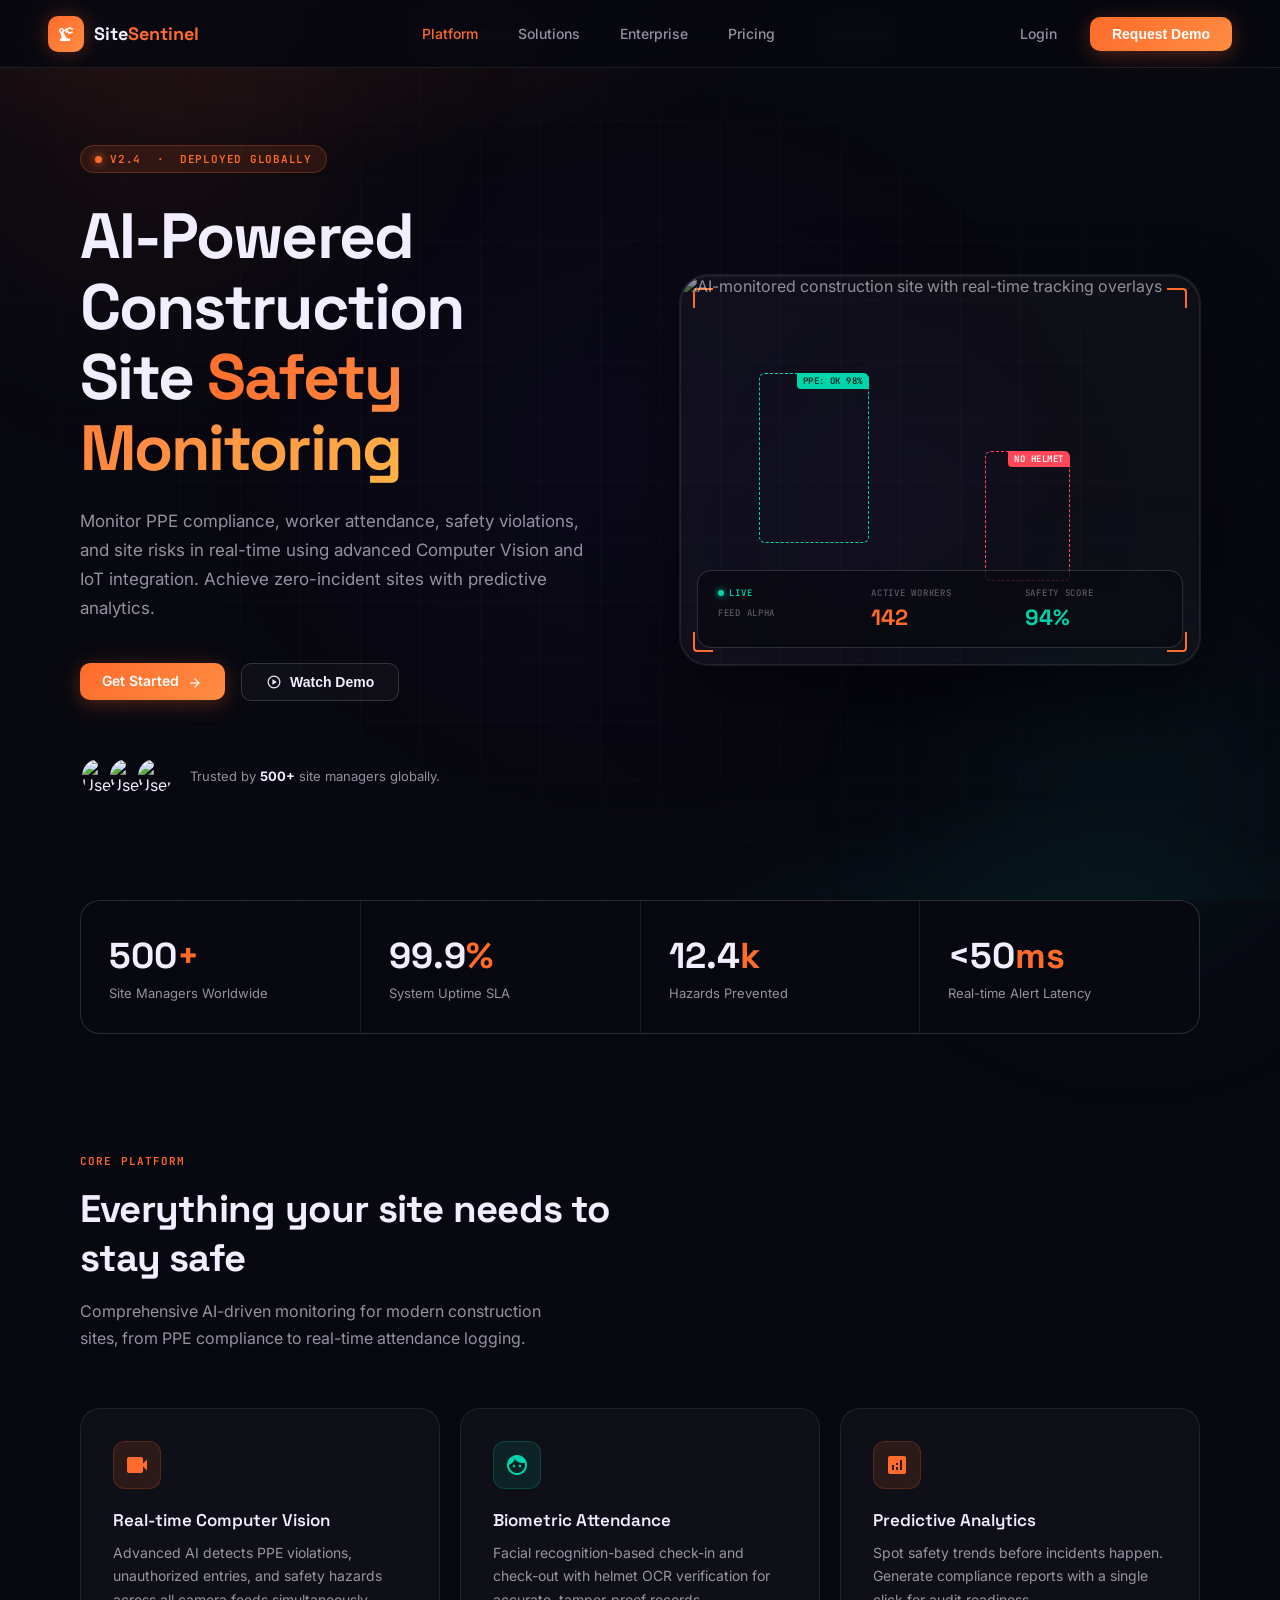
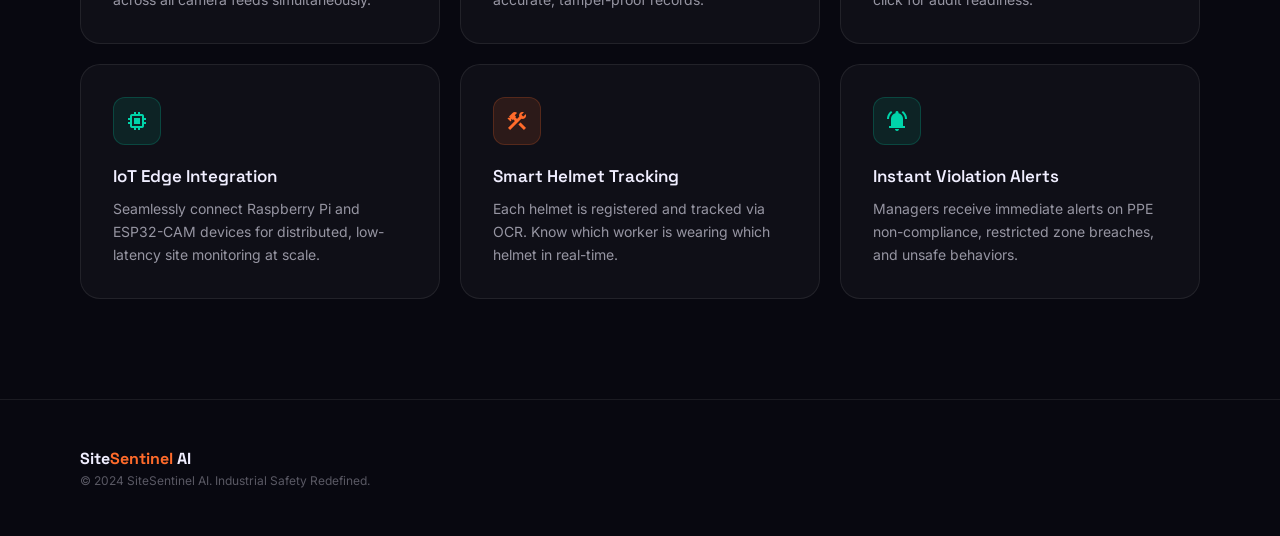
==== index.html @ 7e5cd2b7 "Fix Vercel 404 by adding root index.html and standard rewrites" ====
<!DOCTYPE html>
<html lang="en">
<head>
    <meta charset="UTF-8">
    <meta http-equiv="refresh" content="0; url=/frontend/pages/index.html">
    <title>SiteSentinel</title>
    <script>
        window.location.replace("/frontend/pages/index.html");
    </script>
</head>
<body>
    <p>Redirecting to <a href="/frontend/pages/index.html">SiteSentinel</a>...</p>
</body>
</html>
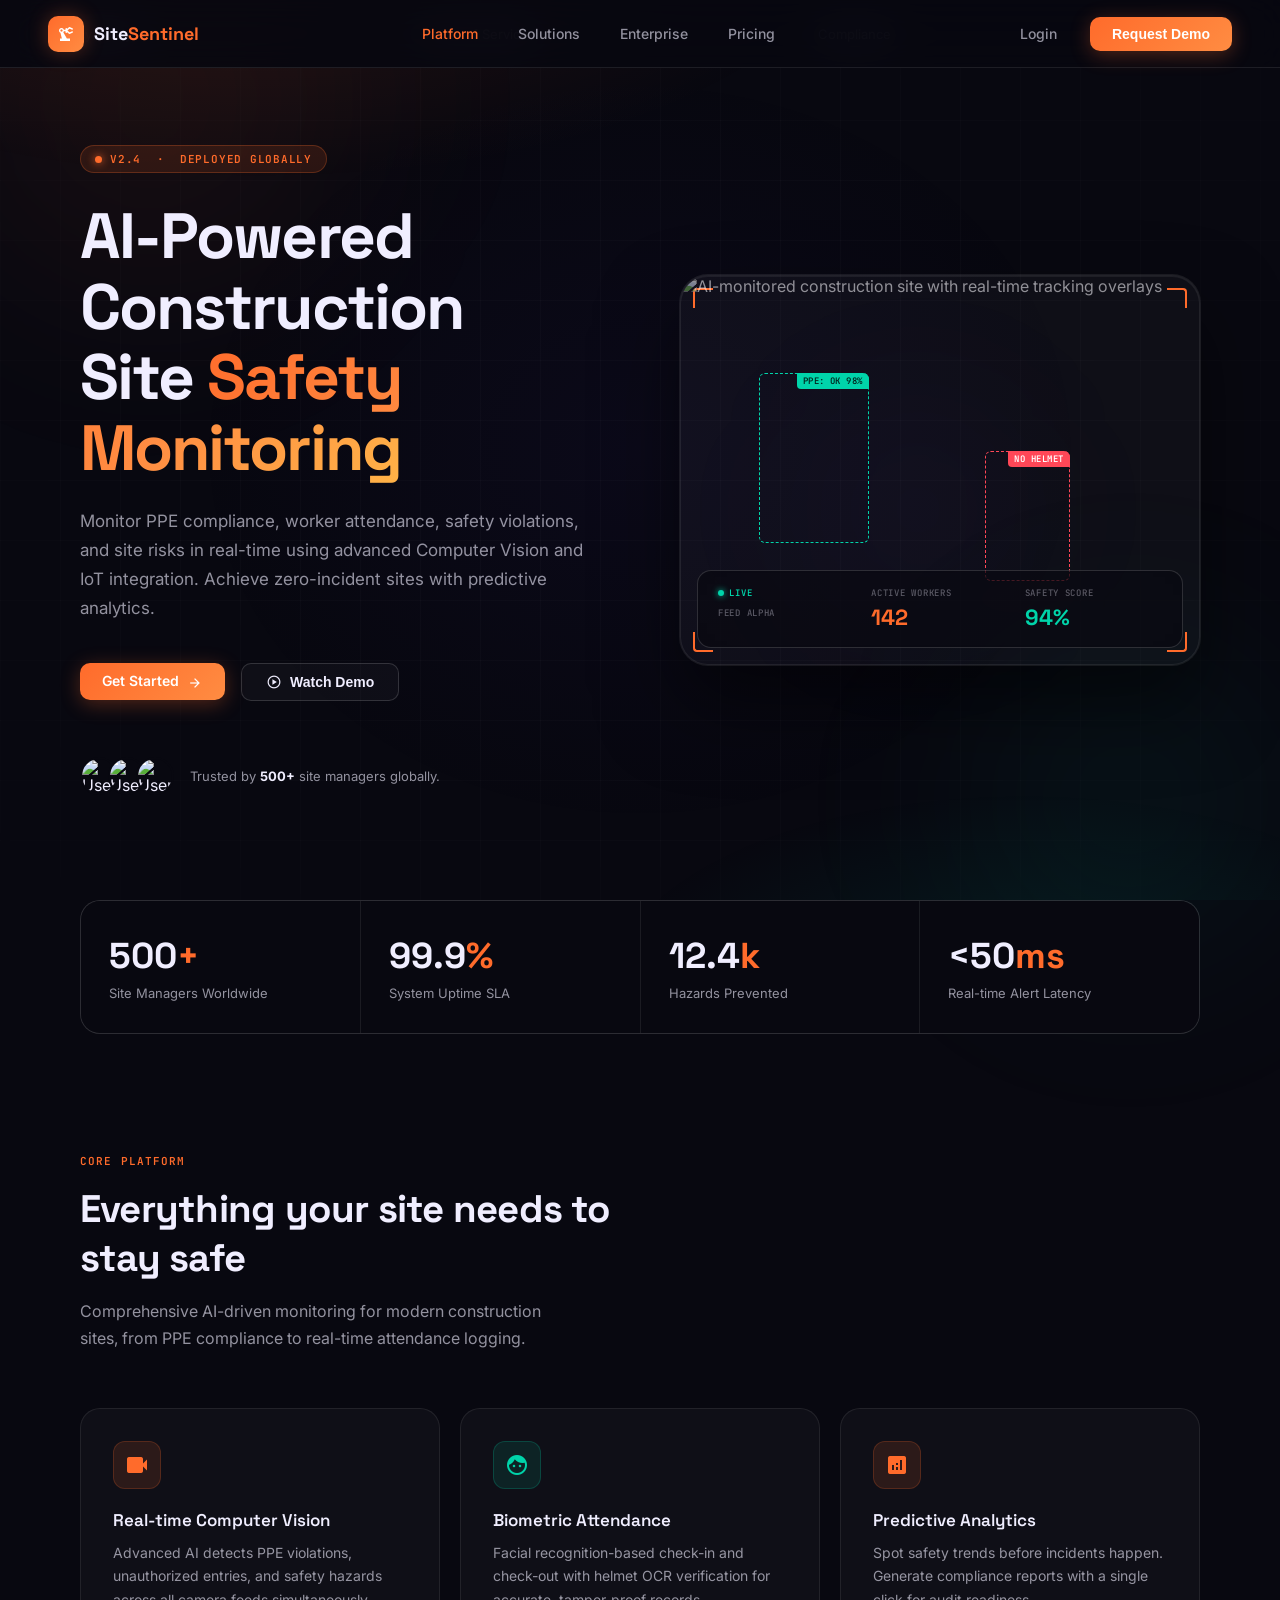
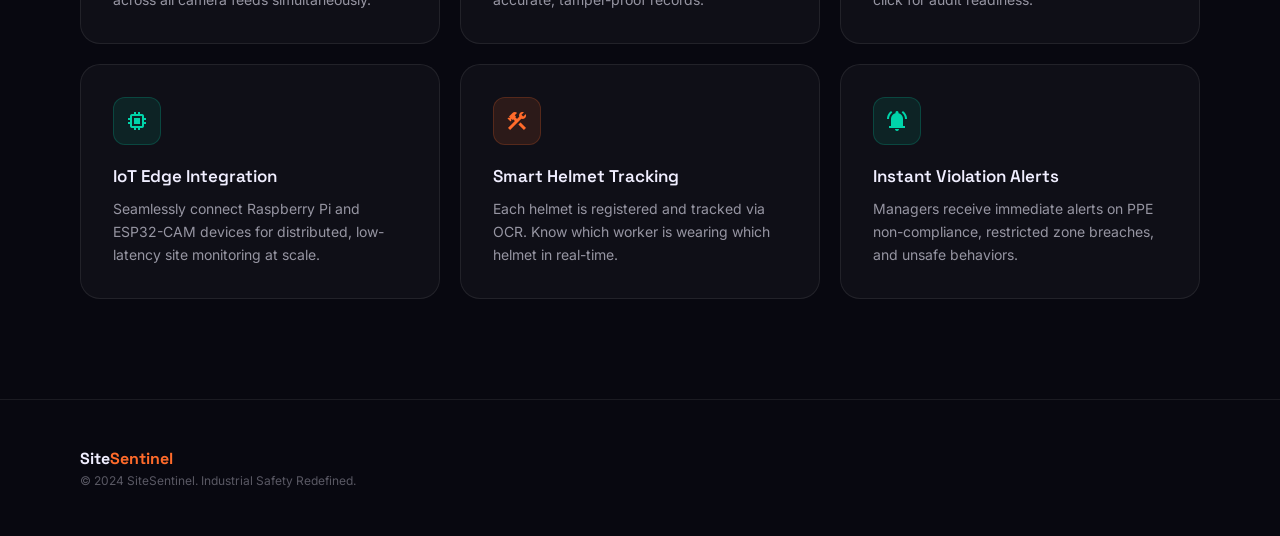
==== commit 021b69f2: "Standardize brand to SiteSentinel, align dashboard logo icon, and mask URL to root" ====
--- a/index.html
+++ b/index.html
@@ -1,14 +1,616 @@
 <!DOCTYPE html>
 <html lang="en">
 <head>
-    <meta charset="UTF-8">
-    <meta http-equiv="refresh" content="0; url=/frontend/pages/index.html">
-    <title>SiteSentinel</title>
-    <script>
-        window.location.replace("/frontend/pages/index.html");
-    </script>
+<meta charset="utf-8"/>
+<meta content="width=device-width, initial-scale=1.0" name="viewport"/>
+<title>SiteSentinel | AI-Powered Construction Site Safety Monitoring</title>
+<meta name="description" content="Monitor PPE compliance, worker attendance, and safety violations in real-time using advanced Computer Vision and IoT integration."/>
+<link href="https://fonts.googleapis.com" rel="preconnect"/>
+<link crossorigin="" href="https://fonts.gstatic.com" rel="preconnect"/>
+<link href="https://fonts.googleapis.com/css2?family=Space+Grotesk:wght@300;400;500;600;700&family=Inter:wght@300;400;500;600&family=JetBrains+Mono:wght@400;500&display=swap" rel="stylesheet"/>
+<link href="https://fonts.googleapis.com/css2?family=Material+Symbols+Outlined:wght,FILL@100..700,0..1&display=swap" rel="stylesheet"/>
+<style>
+  *, *::before, *::after { box-sizing: border-box; margin: 0; padding: 0; }
+
+  :root {
+    --bg: #080810;
+    --bg-2: #0d0d1a;
+    --surface: rgba(255,255,255,0.03);
+    --surface-hover: rgba(255,255,255,0.06);
+    --border: rgba(255,255,255,0.08);
+    --border-bright: rgba(255,255,255,0.15);
+    --primary: #ff6b2b;
+    --primary-glow: rgba(255,107,43,0.3);
+    --primary-dim: rgba(255,107,43,0.12);
+    --accent: #00d4aa;
+    --accent-glow: rgba(0,212,170,0.25);
+    --accent-dim: rgba(0,212,170,0.1);
+    --error: #ff4757;
+    --text: #f0eeff;
+    --text-2: rgba(240,238,255,0.6);
+    --text-3: rgba(240,238,255,0.35);
+    --radius: 12px;
+    --radius-lg: 20px;
+    --radius-xl: 28px;
+  }
+
+  html { scroll-behavior: smooth; }
+
+  body {
+    background: var(--bg);
+    color: var(--text);
+    font-family: 'Inter', sans-serif;
+    min-height: 100vh;
+    overflow-x: hidden;
+    -webkit-font-smoothing: antialiased;
+  }
+
+  /* ── Mesh background ── */
+  .mesh-bg {
+    position: fixed; inset: 0; z-index: 0; pointer-events: none;
+    background:
+      radial-gradient(ellipse 80% 50% at 20% -10%, rgba(255,107,43,0.12) 0%, transparent 60%),
+      radial-gradient(ellipse 60% 40% at 80% 110%, rgba(0,212,170,0.09) 0%, transparent 55%),
+      radial-gradient(ellipse 50% 60% at 50% 50%, rgba(80,50,200,0.05) 0%, transparent 70%);
+    animation: meshShift 12s ease-in-out infinite alternate;
+  }
+  @keyframes meshShift {
+    0%   { opacity: 1; transform: scale(1) rotate(0deg); }
+    100% { opacity: 0.85; transform: scale(1.04) rotate(1deg); }
+  }
+
+  /* ── Grid pattern ── */
+  .grid-pattern {
+    position: fixed; inset: 0; z-index: 0; pointer-events: none;
+    background-image:
+      linear-gradient(rgba(255,255,255,0.02) 1px, transparent 1px),
+      linear-gradient(90deg, rgba(255,255,255,0.02) 1px, transparent 1px);
+    background-size: 60px 60px;
+    mask-image: radial-gradient(ellipse 80% 80% at 50% 50%, black 40%, transparent 100%);
+  }
+
+  /* ── Floating orbs ── */
+  .orb {
+    position: fixed; border-radius: 50%; pointer-events: none; z-index: 0;
+    filter: blur(80px); animation: orbFloat 20s ease-in-out infinite alternate;
+  }
+  .orb-1 { width: 600px; height: 600px; top: -200px; left: -150px; background: radial-gradient(circle, rgba(255,107,43,0.08) 0%, transparent 70%); animation-duration: 18s; }
+  .orb-2 { width: 500px; height: 500px; bottom: -150px; right: -100px; background: radial-gradient(circle, rgba(0,212,170,0.07) 0%, transparent 70%); animation-duration: 24s; animation-delay: -5s; }
+  .orb-3 { width: 300px; height: 300px; top: 40%; left: 60%; background: radial-gradient(circle, rgba(130,80,255,0.06) 0%, transparent 70%); animation-duration: 15s; animation-delay: -10s; }
+  @keyframes orbFloat {
+    0%   { transform: translate(0, 0) scale(1); }
+    50%  { transform: translate(30px, -20px) scale(1.05); }
+    100% { transform: translate(-20px, 30px) scale(0.95); }
+  }
+
+  /* ── Navbar ── */
+  nav {
+    position: fixed; top: 0; left: 0; right: 0; z-index: 100;
+    padding: 0 48px;
+    height: 68px;
+    display: flex; align-items: center; justify-content: space-between;
+    background: rgba(8,8,16,0.7);
+    backdrop-filter: blur(20px);
+    -webkit-backdrop-filter: blur(20px);
+    border-bottom: 1px solid var(--border);
+    transition: background 0.3s;
+  }
+  .nav-logo {
+    display: flex; align-items: center; gap: 10px;
+    text-decoration: none;
+  }
+  .nav-logo-icon {
+    width: 36px; height: 36px; border-radius: 10px;
+    background: linear-gradient(135deg, var(--primary), #ff8c42);
+    display: flex; align-items: center; justify-content: center;
+    box-shadow: 0 0 20px var(--primary-glow);
+  }
+  .nav-logo-icon .material-symbols-outlined { font-size: 20px; color: white; font-variation-settings: 'FILL' 1; }
+  .nav-logo-text { font-family: 'Space Grotesk', sans-serif; font-weight: 700; font-size: 18px; color: var(--text); }
+  .nav-logo-text span { color: var(--primary); }
+  .nav-links { display: flex; align-items: center; gap: 8px; }
+  .nav-link {
+    padding: 7px 16px; border-radius: 8px; text-decoration: none;
+    font-size: 14px; font-weight: 500; color: var(--text-2);
+    transition: all 0.2s;
+  }
+  .nav-link:hover { color: var(--text); background: var(--surface-hover); }
+  .nav-link.active { color: var(--primary); }
+  .nav-actions { display: flex; align-items: center; gap: 12px; }
+  .btn-ghost {
+    padding: 8px 20px; border-radius: 8px; text-decoration: none;
+    font-size: 14px; font-weight: 500; color: var(--text-2);
+    transition: all 0.2s; border: 1px solid transparent;
+  }
+  .btn-ghost:hover { color: var(--text); border-color: var(--border-bright); }
+  .btn-primary {
+    padding: 9px 22px; border-radius: 10px; text-decoration: none;
+    font-size: 14px; font-weight: 600; color: white;
+    background: linear-gradient(135deg, var(--primary), #ff8c42);
+    box-shadow: 0 4px 20px var(--primary-glow);
+    transition: all 0.25s; border: none; cursor: pointer;
+    position: relative; overflow: hidden;
+  }
+  .btn-primary::before {
+    content: ''; position: absolute; inset: 0;
+    background: linear-gradient(135deg, rgba(255,255,255,0.15), transparent);
+    opacity: 0; transition: opacity 0.25s;
+  }
+  .btn-primary:hover { transform: translateY(-1px); box-shadow: 0 8px 30px var(--primary-glow); }
+  .btn-primary:hover::before { opacity: 1; }
+
+  /* ── Main ── */
+  main { position: relative; z-index: 10; }
+
+  /* ── Hero ── */
+  .hero {
+    min-height: 100vh;
+    display: grid; grid-template-columns: 1fr 1fr;
+    align-items: center; gap: 80px;
+    padding: 120px 80px 80px;
+    max-width: 1400px; margin: 0 auto;
+  }
+  .hero-badge {
+    display: inline-flex; align-items: center; gap: 8px;
+    padding: 6px 14px; border-radius: 100px;
+    background: var(--primary-dim); border: 1px solid rgba(255,107,43,0.25);
+    margin-bottom: 28px;
+  }
+  .badge-dot {
+    width: 7px; height: 7px; border-radius: 50%;
+    background: var(--primary);
+    box-shadow: 0 0 8px var(--primary);
+    animation: pulseDot 2s ease-in-out infinite;
+  }
+  @keyframes pulseDot {
+    0%, 100% { opacity: 1; box-shadow: 0 0 8px var(--primary); }
+    50% { opacity: 0.7; box-shadow: 0 0 16px var(--primary); }
+  }
+  .badge-text { font-size: 11px; font-weight: 600; color: var(--primary); letter-spacing: 0.07em; text-transform: uppercase; font-family: 'JetBrains Mono', monospace; }
+
+  .hero-title {
+    font-family: 'Space Grotesk', sans-serif;
+    font-size: clamp(40px, 5vw, 64px);
+    font-weight: 700; line-height: 1.1;
+    letter-spacing: -0.03em;
+    color: var(--text); margin-bottom: 24px;
+  }
+  .hero-title .highlight {
+    background: linear-gradient(135deg, var(--primary), #ff8c42, #ffb347);
+    -webkit-background-clip: text; -webkit-text-fill-color: transparent;
+    background-clip: text;
+    position: relative;
+  }
+  .hero-desc {
+    font-size: 17px; line-height: 1.7;
+    color: var(--text-2); max-width: 540px; margin-bottom: 40px;
+  }
+  .hero-ctas { display: flex; align-items: center; gap: 16px; flex-wrap: wrap; margin-bottom: 56px; }
+  .btn-secondary {
+    padding: 10px 24px; border-radius: 10px; text-decoration: none;
+    font-size: 14px; font-weight: 600; color: var(--text);
+    background: var(--surface); border: 1px solid var(--border-bright);
+    transition: all 0.25s; cursor: pointer;
+    display: inline-flex; align-items: center; gap: 8px;
+  }
+  .btn-secondary:hover { background: var(--surface-hover); border-color: rgba(255,255,255,0.25); transform: translateY(-1px); }
+
+  .hero-social-proof { display: flex; align-items: center; gap: 16px; }
+  .hero-avatars { display: flex; }
+  .hero-avatars img {
+    width: 38px; height: 38px; border-radius: 50%;
+    border: 2px solid var(--bg); margin-left: -10px;
+    object-fit: cover;
+  }
+  .hero-avatars img:first-child { margin-left: 0; }
+  .hero-proof-text { font-size: 13px; color: var(--text-2); }
+  .hero-proof-text strong { color: var(--text); }
+
+  /* ── Hero Visual ── */
+  .hero-visual {
+    position: relative;
+  }
+  .hero-card-wrap {
+    position: relative;
+    border-radius: var(--radius-xl);
+    overflow: hidden;
+    border: 1px solid var(--border);
+    background: var(--surface);
+    box-shadow: 0 0 0 1px var(--border), 0 40px 80px rgba(0,0,0,0.5), inset 0 1px 0 rgba(255,255,255,0.06);
+  }
+  .hero-img {
+    width: 100%; aspect-ratio: 4/3; object-fit: cover;
+    display: block; opacity: 0.55;
+    filter: saturate(0.7) contrast(1.1);
+    transition: all 0.7s;
+  }
+  .hero-card-wrap:hover .hero-img { opacity: 0.65; transform: scale(1.02); }
+
+  /* bounding boxes */
+  .bb {
+    position: absolute; border-radius: 6px;
+    border: 1.5px dashed; animation: bbPulse 3s ease-in-out infinite;
+  }
+  .bb-ok { top: 25%; left: 15%; width: 110px; height: 170px; border-color: var(--accent); }
+  .bb-err { top: 45%; right: 25%; width: 85px; height: 130px; border-color: var(--error); }
+  .bb-label {
+    position: absolute; top: -1px; right: -1px;
+    font-size: 9px; font-family: 'JetBrains Mono', monospace; font-weight: 600;
+    padding: 2px 6px; border-radius: 0 6px 0 4px;
+    letter-spacing: 0.05em; text-transform: uppercase; white-space: nowrap;
+  }
+  .bb-ok .bb-label { background: var(--accent); color: #002a22; }
+  .bb-err .bb-label { background: var(--error); color: white; }
+  @keyframes bbPulse {
+    0%, 100% { opacity: 0.85; }
+    50%       { opacity: 1; }
+  }
+
+  /* stats overlay */
+  .hero-stats-overlay {
+    position: absolute; bottom: 16px; left: 16px; right: 16px;
+    background: rgba(8,8,16,0.75);
+    backdrop-filter: blur(20px); -webkit-backdrop-filter: blur(20px);
+    border: 1px solid var(--border-bright);
+    border-radius: 14px; padding: 16px 20px;
+    display: grid; grid-template-columns: repeat(3, 1fr);
+    gap: 16px;
+  }
+  .stat-item { display: block; }
+  .stat-label { font-size: 9px; font-family: 'JetBrains Mono', monospace; font-weight: 500; color: var(--text-3); text-transform: uppercase; letter-spacing: 0.08em; margin-bottom: 4px; }
+  .stat-value { font-family: 'Space Grotesk', sans-serif; font-size: 22px; font-weight: 700; }
+  .stat-value.orange { color: var(--primary); }
+  .stat-value.green { color: var(--accent); }
+  .stat-value.red { color: var(--error); }
+  .live-dot { display: flex; align-items: center; gap: 5px; margin-bottom: 8px; }
+  .live-dot span.dot { width: 6px; height: 6px; border-radius: 50%; background: var(--accent); box-shadow: 0 0 6px var(--accent); animation: pulseDot 1.8s ease-in-out infinite; }
+  .live-dot span.txt { font-size: 9px; font-family: 'JetBrains Mono', monospace; color: var(--accent); font-weight: 600; letter-spacing: 0.1em; text-transform: uppercase; }
+
+  /* corner accents */
+  .corner-accent {
+    position: absolute; width: 20px; height: 20px;
+  }
+  .ca-tl { top: 12px; left: 12px; border-top: 2px solid var(--primary); border-left: 2px solid var(--primary); border-radius: 4px 0 0 0; }
+  .ca-tr { top: 12px; right: 12px; border-top: 2px solid var(--primary); border-right: 2px solid var(--primary); border-radius: 0 4px 0 0; }
+  .ca-bl { bottom: 12px; left: 12px; border-bottom: 2px solid var(--primary); border-left: 2px solid var(--primary); border-radius: 0 0 0 4px; }
+  .ca-br { bottom: 12px; right: 12px; border-bottom: 2px solid var(--primary); border-right: 2px solid var(--primary); border-radius: 0 0 4px 0; }
+
+  /* ── Stats bar ── */
+  .stats-bar {
+    position: relative; z-index: 10;
+    max-width: 1400px; margin: 0 auto;
+    padding: 0 80px 80px;
+  }
+  .stats-bar-inner {
+    display: grid; grid-template-columns: repeat(4, 1fr);
+    gap: 1px;
+    background: var(--border);
+    border: 1px solid var(--border);
+    border-radius: var(--radius-lg);
+    overflow: hidden;
+  }
+  .stat-block {
+    background: var(--bg);
+    padding: 32px 28px;
+    position: relative; overflow: hidden;
+    transition: background 0.2s;
+  }
+  .stat-block:hover { background: var(--surface-hover); }
+  .stat-block::before {
+    content: ''; position: absolute; top: 0; left: 0; right: 0; height: 2px;
+    background: linear-gradient(90deg, transparent, var(--primary), transparent);
+    opacity: 0; transition: opacity 0.3s;
+  }
+  .stat-block:hover::before { opacity: 1; }
+  .stat-block-num {
+    font-family: 'Space Grotesk', sans-serif;
+    font-size: 36px; font-weight: 700; color: var(--text);
+    margin-bottom: 6px;
+  }
+  .stat-block-num span { color: var(--primary); }
+  .stat-block-label { font-size: 13px; color: var(--text-2); font-weight: 400; }
+
+  /* ── Features ── */
+  .features-section {
+    position: relative; z-index: 10;
+    max-width: 1400px; margin: 0 auto;
+    padding: 40px 80px 100px;
+  }
+  .section-eyebrow {
+    font-size: 11px; font-family: 'JetBrains Mono', monospace; font-weight: 600;
+    color: var(--primary); letter-spacing: 0.1em; text-transform: uppercase;
+    margin-bottom: 16px;
+  }
+  .section-title {
+    font-family: 'Space Grotesk', sans-serif;
+    font-size: clamp(28px, 3vw, 40px); font-weight: 700;
+    letter-spacing: -0.02em; color: var(--text);
+    margin-bottom: 16px; max-width: 560px;
+  }
+  .section-desc { font-size: 16px; color: var(--text-2); max-width: 500px; margin-bottom: 56px; line-height: 1.7; }
+
+  .features-grid {
+    display: grid; grid-template-columns: repeat(3, 1fr);
+    gap: 20px;
+  }
+  .feature-card {
+    background: var(--surface);
+    border: 1px solid var(--border);
+    border-radius: var(--radius-lg);
+    padding: 32px;
+    transition: all 0.3s;
+    position: relative; overflow: hidden;
+  }
+  .feature-card::after {
+    content: ''; position: absolute; inset: 0; border-radius: inherit;
+    background: radial-gradient(circle at 30% 30%, rgba(255,107,43,0.07) 0%, transparent 60%);
+    opacity: 0; transition: opacity 0.3s;
+  }
+  .feature-card:hover { border-color: var(--border-bright); transform: translateY(-3px); box-shadow: 0 20px 40px rgba(0,0,0,0.3); }
+  .feature-card:hover::after { opacity: 1; }
+  .feature-icon {
+    width: 48px; height: 48px; border-radius: 12px;
+    background: var(--primary-dim); border: 1px solid rgba(255,107,43,0.2);
+    display: flex; align-items: center; justify-content: center; margin-bottom: 20px;
+  }
+  .feature-icon .material-symbols-outlined { font-size: 24px; color: var(--primary); font-variation-settings: 'FILL' 1; }
+  .feature-icon.teal { background: var(--accent-dim); border-color: rgba(0,212,170,0.2); }
+  .feature-icon.teal .material-symbols-outlined { color: var(--accent); }
+  .feature-title { font-family: 'Space Grotesk', sans-serif; font-size: 17px; font-weight: 600; color: var(--text); margin-bottom: 10px; }
+  .feature-desc { font-size: 14px; color: var(--text-2); line-height: 1.65; }
+
+  /* ── Footer ── */
+  footer {
+    position: relative; z-index: 10;
+    border-top: 1px solid var(--border);
+    padding: 48px 80px;
+    max-width: 1400px; margin: 0 auto;
+    display: flex; justify-content: space-between; align-items: center;
+    flex-wrap: wrap; gap: 24px;
+  }
+  .footer-logo { font-family: 'Space Grotesk', sans-serif; font-size: 16px; font-weight: 700; color: var(--text); }
+  .footer-logo span { color: var(--primary); }
+  .footer-copy { font-size: 12px; color: var(--text-3); margin-top: 4px; }
+  .footer-links { display: flex; gap: 28px; flex-wrap: wrap; }
+  .footer-link { font-size: 13px; color: var(--text-2); text-decoration: none; transition: color 0.2s; }
+  .footer-link:hover { color: var(--primary); }
+
+  /* ── Animations ── */
+  .fade-up { opacity: 0; transform: translateY(24px); animation: fadeUp 0.7s ease forwards; }
+  .fade-up:nth-child(1) { animation-delay: 0.1s; }
+  .fade-up:nth-child(2) { animation-delay: 0.2s; }
+  .fade-up:nth-child(3) { animation-delay: 0.3s; }
+  @keyframes fadeUp {
+    to { opacity: 1; transform: translateY(0); }
+  }
+  .slide-in { opacity: 0; transform: translateX(30px); animation: slideIn 0.8s ease 0.3s forwards; }
+  @keyframes slideIn {
+    to { opacity: 1; transform: translateX(0); }
+  }
+
+  /* ── Scrollbar ── */
+  ::-webkit-scrollbar { width: 5px; }
+  ::-webkit-scrollbar-track { background: var(--bg); }
+  ::-webkit-scrollbar-thumb { background: rgba(255,255,255,0.1); border-radius: 3px; }
+  ::-webkit-scrollbar-thumb:hover { background: rgba(255,255,255,0.2); }
+
+  /* ── Responsive ── */
+  @media (max-width: 1024px) {
+    .hero { grid-template-columns: 1fr; gap: 60px; padding: 100px 32px 60px; }
+    .hero-title { font-size: 42px; }
+    .stats-bar { padding: 0 32px 60px; }
+    .stats-bar-inner { grid-template-columns: repeat(2, 1fr); }
+    .features-section { padding: 40px 32px 80px; }
+    .features-grid { grid-template-columns: repeat(2, 1fr); }
+    nav { padding: 0 24px; }
+    .nav-links { display: none; }
+    footer { padding: 40px 32px; }
+  }
+  @media (max-width: 640px) {
+    .features-grid { grid-template-columns: 1fr; }
+    .stats-bar-inner { grid-template-columns: repeat(2, 1fr); }
+    .hero-ctas { flex-direction: column; align-items: flex-start; }
+    .btn-primary, .btn-secondary { width: 100%; justify-content: center; }
+  }
+</style>
 </head>
 <body>
-    <p>Redirecting to <a href="/frontend/pages/index.html">SiteSentinel</a>...</p>
+
+<!-- Background layers -->
+<div class="mesh-bg"></div>
+<div class="grid-pattern"></div>
+<div class="orb orb-1"></div>
+<div class="orb orb-2"></div>
+<div class="orb orb-3"></div>
+
+<!-- Navbar -->
+<nav>
+  <a class="nav-logo" href="#">
+    <div class="nav-logo-icon">
+      <span class="material-symbols-outlined">precision_manufacturing</span>
+    </div>
+    <span class="nav-logo-text">Site<span>Sentinel</span></span>
+  </a>
+  <div class="nav-links">
+    <a class="nav-link active" href="#">Platform</a>
+    <a class="nav-link" href="#">Solutions</a>
+    <a class="nav-link" href="#">Enterprise</a>
+    <a class="nav-link" href="#">Pricing</a>
+  </div>
+  <div class="nav-actions">
+    <a class="btn-ghost" href="/login">Login</a>
+    <button class="btn-primary" id="nav-demo-btn">Request Demo</button>
+  </div>
+</nav>
+
+<main>
+  <!-- Hero Section -->
+  <section class="hero">
+    <!-- Left: Text -->
+    <div class="hero-text">
+      <div class="hero-badge fade-up">
+        <span class="badge-dot"></span>
+        <span class="badge-text">v2.4 &nbsp;·&nbsp; Deployed Globally</span>
+      </div>
+      <h1 class="hero-title fade-up">
+        AI-Powered Construction<br/>
+        Site <span class="highlight">Safety Monitoring</span>
+      </h1>
+      <p class="hero-desc fade-up">
+        Monitor PPE compliance, worker attendance, safety violations, and site risks in real-time using advanced Computer Vision and IoT integration. Achieve zero-incident sites with predictive analytics.
+      </p>
+      <div class="hero-ctas fade-up">
+        <a class="btn-primary" href="/login" id="hero-getstarted-btn">
+          Get Started &nbsp;<span class="material-symbols-outlined" style="font-size:16px;vertical-align:middle;">arrow_forward</span>
+        </a>
+        <button class="btn-secondary" id="hero-demo-btn">
+          <span class="material-symbols-outlined" style="font-size:16px;">play_circle</span>
+          Watch Demo
+        </button>
+      </div>
+      <div class="hero-social-proof fade-up">
+        <div class="hero-avatars">
+          <img alt="User avatar" src="https://lh3.googleusercontent.com/aida-public/[base64]"/>
+          <img alt="User avatar" src="https://lh3.googleusercontent.com/aida-public/[base64]"/>
+          <img alt="User avatar" src="https://lh3.googleusercontent.com/aida-public/[base64]"/>
+        </div>
+        <p class="hero-proof-text">Trusted by <strong>500+</strong> site managers globally.</p>
+      </div>
+    </div>
+
+    <!-- Right: Visual -->
+    <div class="hero-visual slide-in">
+      <div class="hero-card-wrap">
+        <div class="corner-accent ca-tl"></div>
+        <div class="corner-accent ca-tr"></div>
+        <div class="corner-accent ca-bl"></div>
+        <div class="corner-accent ca-br"></div>
+        <img alt="AI-monitored construction site with real-time tracking overlays" class="hero-img"
+          src="https://lh3.googleusercontent.com/aida-public/[base64]"/>
+        <!-- Bounding boxes -->
+        <div class="bb bb-ok">
+          <span class="bb-label">PPE: OK 98%</span>
+        </div>
+        <div class="bb bb-err">
+          <span class="bb-label">No Helmet</span>
+        </div>
+        <!-- Stats overlay -->
+        <div class="hero-stats-overlay">
+          <div>
+            <div class="live-dot"><span class="dot"></span><span class="txt">Live</span></div>
+            <div class="stat-label">Feed Alpha</div>
+          </div>
+          <div>
+            <div class="stat-label">Active Workers</div>
+            <div class="stat-value orange">142</div>
+          </div>
+          <div>
+            <div class="stat-label">Safety Score</div>
+            <div class="stat-value green">94%</div>
+          </div>
+        </div>
+      </div>
+    </div>
+  </section>
+
+  <!-- Stats Bar -->
+  <div class="stats-bar">
+    <div class="stats-bar-inner">
+      <div class="stat-block">
+        <div class="stat-block-num">500<span>+</span></div>
+        <div class="stat-block-label">Site Managers Worldwide</div>
+      </div>
+      <div class="stat-block">
+        <div class="stat-block-num">99.9<span>%</span></div>
+        <div class="stat-block-label">System Uptime SLA</div>
+      </div>
+      <div class="stat-block">
+        <div class="stat-block-num">12.4<span>k</span></div>
+        <div class="stat-block-label">Hazards Prevented</div>
+      </div>
+      <div class="stat-block">
+        <div class="stat-block-num">&lt;50<span>ms</span></div>
+        <div class="stat-block-label">Real-time Alert Latency</div>
+      </div>
+    </div>
+  </div>
+
+  <!-- Features Section -->
+  <section class="features-section">
+    <p class="section-eyebrow">Core Platform</p>
+    <h2 class="section-title">Everything your site needs to stay safe</h2>
+    <p class="section-desc">Comprehensive AI-driven monitoring for modern construction sites, from PPE compliance to real-time attendance logging.</p>
+    <div class="features-grid">
+      <div class="feature-card">
+        <div class="feature-icon">
+          <span class="material-symbols-outlined">videocam</span>
+        </div>
+        <h3 class="feature-title">Real-time Computer Vision</h3>
+        <p class="feature-desc">Advanced AI detects PPE violations, unauthorized entries, and safety hazards across all camera feeds simultaneously.</p>
+      </div>
+      <div class="feature-card">
+        <div class="feature-icon teal">
+          <span class="material-symbols-outlined">face</span>
+        </div>
+        <h3 class="feature-title">Biometric Attendance</h3>
+        <p class="feature-desc">Facial recognition-based check-in and check-out with helmet OCR verification for accurate, tamper-proof records.</p>
+      </div>
+      <div class="feature-card">
+        <div class="feature-icon">
+          <span class="material-symbols-outlined">analytics</span>
+        </div>
+        <h3 class="feature-title">Predictive Analytics</h3>
+        <p class="feature-desc">Spot safety trends before incidents happen. Generate compliance reports with a single click for audit readiness.</p>
+      </div>
+      <div class="feature-card">
+        <div class="feature-icon teal">
+          <span class="material-symbols-outlined">memory</span>
+        </div>
+        <h3 class="feature-title">IoT Edge Integration</h3>
+        <p class="feature-desc">Seamlessly connect Raspberry Pi and ESP32-CAM devices for distributed, low-latency site monitoring at scale.</p>
+      </div>
+      <div class="feature-card">
+        <div class="feature-icon">
+          <span class="material-symbols-outlined">construction</span>
+        </div>
+        <h3 class="feature-title">Smart Helmet Tracking</h3>
+        <p class="feature-desc">Each helmet is registered and tracked via OCR. Know which worker is wearing which helmet in real-time.</p>
+      </div>
+      <div class="feature-card">
+        <div class="feature-icon teal">
+          <span class="material-symbols-outlined">notifications_active</span>
+        </div>
+        <h3 class="feature-title">Instant Violation Alerts</h3>
+        <p class="feature-desc">Managers receive immediate alerts on PPE non-compliance, restricted zone breaches, and unsafe behaviors.</p>
+      </div>
+    </div>
+  </section>
+</main>
+
+<!-- Footer -->
+<footer>
+  <div>
+    <div class="footer-logo">Site<span>Sentinel</span></div>
+    <div class="footer-copy">© 2024 SiteSentinel. Industrial Safety Redefined.</div>
+  </div>
+  <nav class="footer-links">
+    <a class="footer-link" href="#">Privacy Policy</a>
+    <a class="footer-link" href="#">Terms of Service</a>
+    <a class="footer-link" href="#">Compliance</a>
+    <a class="footer-link" href="#">Security</a>
+  </nav>
+</footer>
+
+<script>
+  // Animate stat block numbers on scroll
+  const observer = new IntersectionObserver((entries) => {
+    entries.forEach(entry => {
+      if (entry.isIntersecting) {
+        entry.target.classList.add('visible');
+      }
+    });
+  }, { threshold: 0.1 });
+  document.querySelectorAll('.stat-block, .feature-card').forEach(el => observer.observe(el));
+</script>
 </body>
-</html>
+</html>
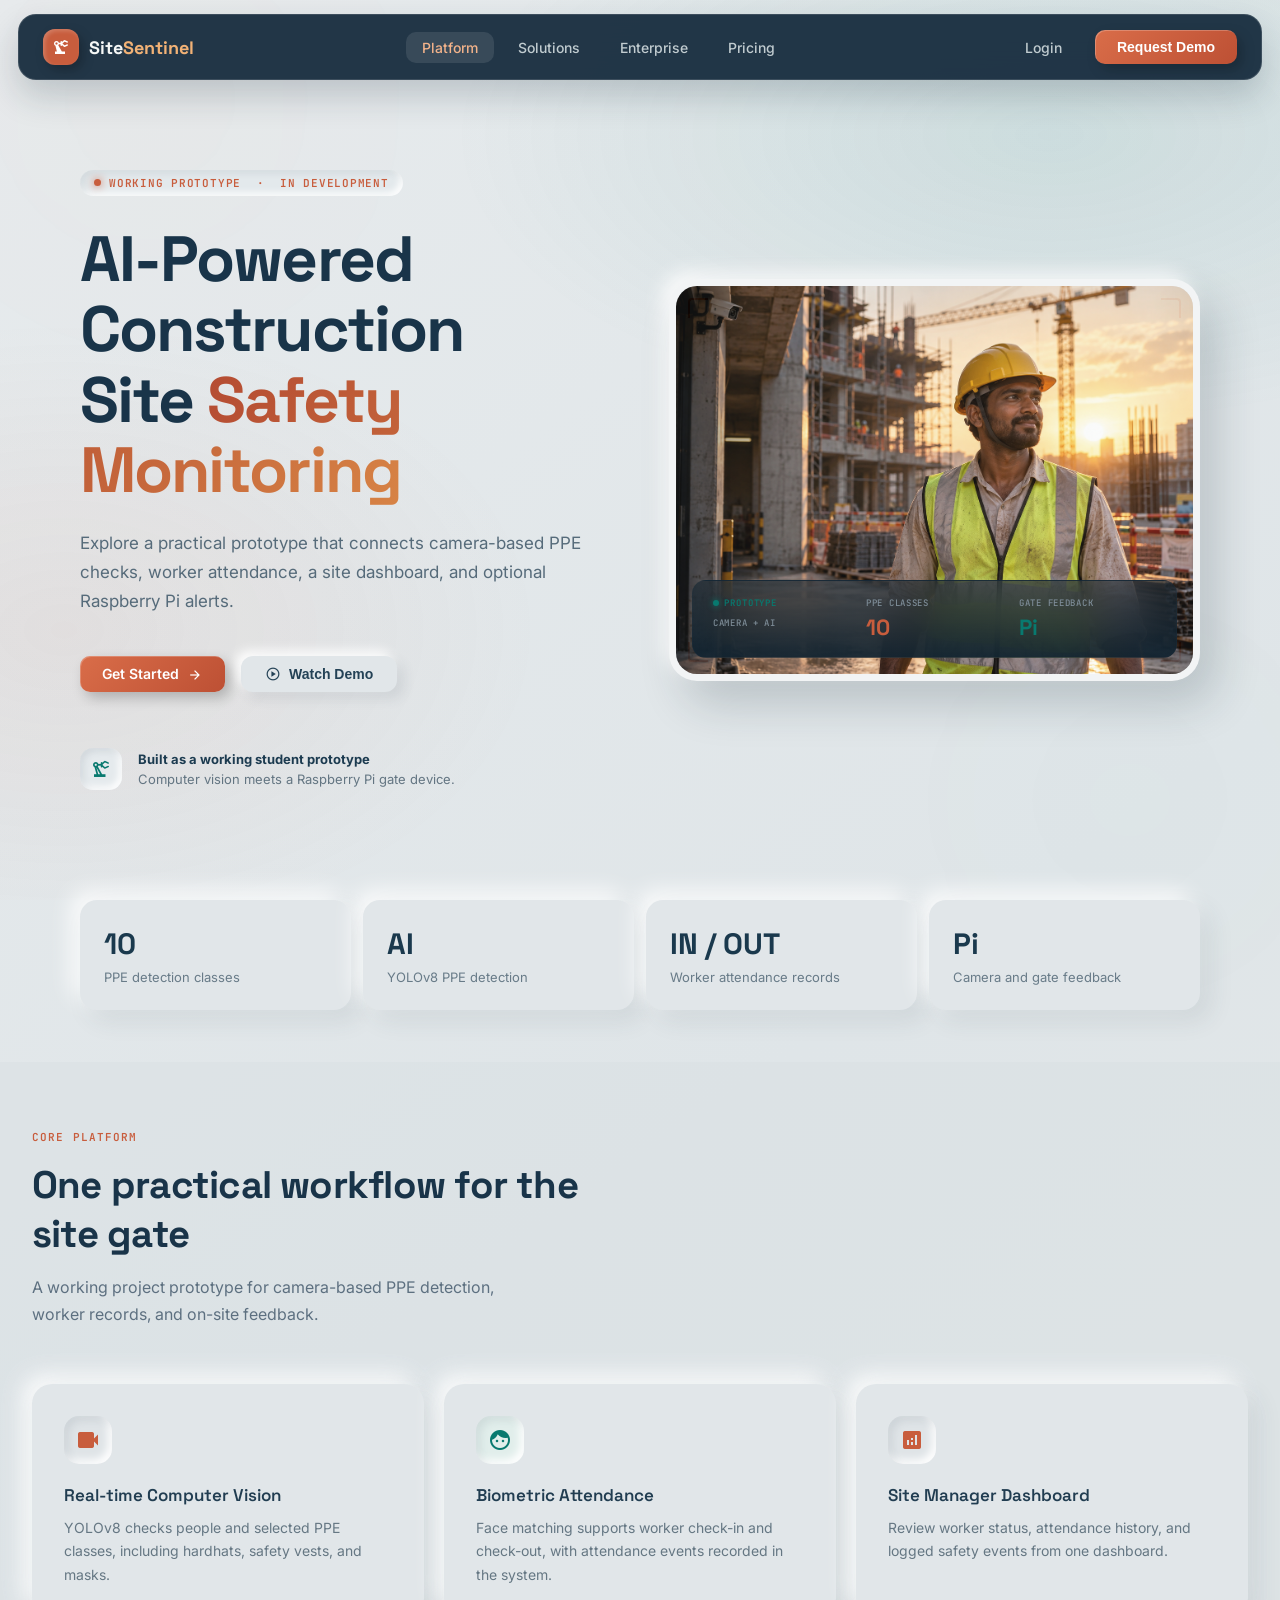
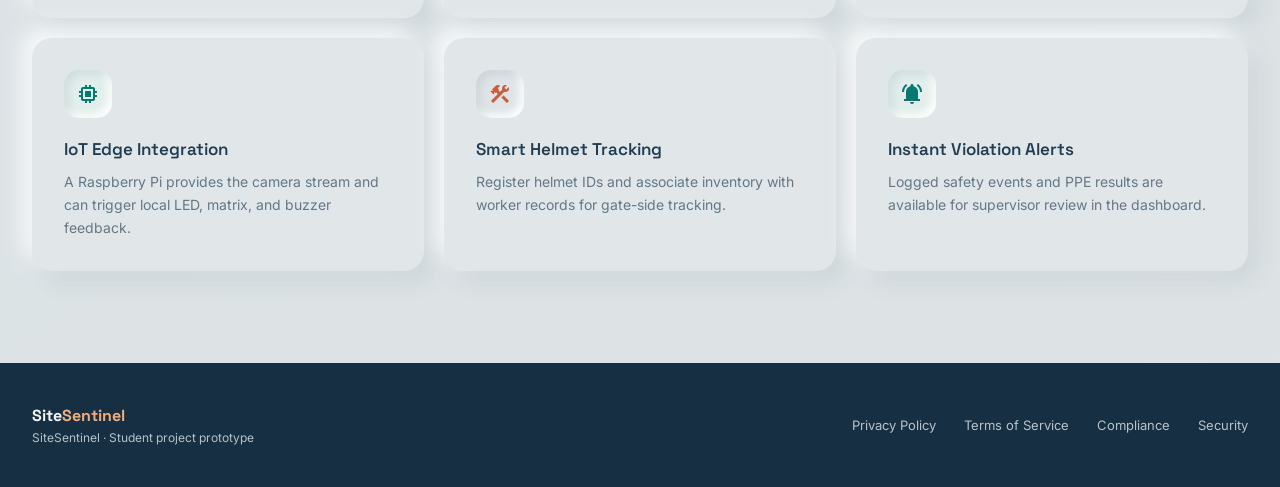
==== commit 28fdd182: "Updated entire website" ====
--- a/index.html
+++ b/index.html
@@ -226,26 +226,6 @@
   }
   .hero-card-wrap:hover .hero-img { opacity: 0.65; transform: scale(1.02); }
 
-  /* bounding boxes */
-  .bb {
-    position: absolute; border-radius: 6px;
-    border: 1.5px dashed; animation: bbPulse 3s ease-in-out infinite;
-  }
-  .bb-ok { top: 25%; left: 15%; width: 110px; height: 170px; border-color: var(--accent); }
-  .bb-err { top: 45%; right: 25%; width: 85px; height: 130px; border-color: var(--error); }
-  .bb-label {
-    position: absolute; top: -1px; right: -1px;
-    font-size: 9px; font-family: 'JetBrains Mono', monospace; font-weight: 600;
-    padding: 2px 6px; border-radius: 0 6px 0 4px;
-    letter-spacing: 0.05em; text-transform: uppercase; white-space: nowrap;
-  }
-  .bb-ok .bb-label { background: var(--accent); color: #002a22; }
-  .bb-err .bb-label { background: var(--error); color: white; }
-  @keyframes bbPulse {
-    0%, 100% { opacity: 0.85; }
-    50%       { opacity: 1; }
-  }
-
   /* stats overlay */
   .hero-stats-overlay {
     position: absolute; bottom: 16px; left: 16px; right: 16px;
@@ -413,8 +393,9 @@
     .btn-primary, .btn-secondary { width: 100%; justify-content: center; }
   }
 </style>
+<link rel="stylesheet" href="/assets/site-theme.css"/>
 </head>
-<body>
+<body class="landing-page">
 
 <!-- Background layers -->
 <div class="mesh-bg"></div>
@@ -450,14 +431,14 @@
     <div class="hero-text">
       <div class="hero-badge fade-up">
         <span class="badge-dot"></span>
-        <span class="badge-text">v2.4 &nbsp;·&nbsp; Deployed Globally</span>
+        <span class="badge-text">Working prototype &nbsp;·&nbsp; In development</span>
       </div>
       <h1 class="hero-title fade-up">
         AI-Powered Construction<br/>
         Site <span class="highlight">Safety Monitoring</span>
       </h1>
       <p class="hero-desc fade-up">
-        Monitor PPE compliance, worker attendance, safety violations, and site risks in real-time using advanced Computer Vision and IoT integration. Achieve zero-incident sites with predictive analytics.
+        Explore a practical prototype that connects camera-based PPE checks, worker attendance, a site dashboard, and optional Raspberry Pi alerts.
       </p>
       <div class="hero-ctas fade-up">
         <a class="btn-primary" href="/login" id="hero-getstarted-btn">
@@ -469,12 +450,8 @@
         </button>
       </div>
       <div class="hero-social-proof fade-up">
-        <div class="hero-avatars">
-          <img alt="User avatar" src="https://lh3.googleusercontent.com/aida-public/[base64]"/>
-          <img alt="User avatar" src="https://lh3.googleusercontent.com/aida-public/[base64]"/>
-          <img alt="User avatar" src="https://lh3.googleusercontent.com/aida-public/[base64]"/>
-        </div>
-        <p class="hero-proof-text">Trusted by <strong>500+</strong> site managers globally.</p>
+        <div class="prototype-mark"><span class="material-symbols-outlined">precision_manufacturing</span></div>
+        <p class="hero-proof-text"><strong>Built as a working student prototype</strong><br/>Computer vision meets a Raspberry Pi gate device.</p>
       </div>
     </div>
 
@@ -485,28 +462,21 @@
         <div class="corner-accent ca-tr"></div>
         <div class="corner-accent ca-bl"></div>
         <div class="corner-accent ca-br"></div>
-        <img alt="AI-monitored construction site with real-time tracking overlays" class="hero-img"
-          src="https://lh3.googleusercontent.com/aida-public/[base64]"/>
-        <!-- Bounding boxes -->
-        <div class="bb bb-ok">
-          <span class="bb-label">PPE: OK 98%</span>
-        </div>
-        <div class="bb bb-err">
-          <span class="bb-label">No Helmet</span>
-        </div>
+        <img alt="Illustrative construction site safety scene" class="hero-img"
+          src="/assets/sitesentinel-cover.png"/>
         <!-- Stats overlay -->
         <div class="hero-stats-overlay">
           <div>
-            <div class="live-dot"><span class="dot"></span><span class="txt">Live</span></div>
-            <div class="stat-label">Feed Alpha</div>
+            <div class="live-dot"><span class="dot"></span><span class="txt">Prototype</span></div>
+            <div class="stat-label">Camera + AI</div>
           </div>
           <div>
-            <div class="stat-label">Active Workers</div>
-            <div class="stat-value orange">142</div>
+            <div class="stat-label">PPE Classes</div>
+            <div class="stat-value orange">10</div>
           </div>
           <div>
-            <div class="stat-label">Safety Score</div>
-            <div class="stat-value green">94%</div>
+            <div class="stat-label">Gate Feedback</div>
+            <div class="stat-value green">Pi</div>
           </div>
         </div>
       </div>
@@ -517,20 +487,20 @@
   <div class="stats-bar">
     <div class="stats-bar-inner">
       <div class="stat-block">
-        <div class="stat-block-num">500<span>+</span></div>
-        <div class="stat-block-label">Site Managers Worldwide</div>
+        <div class="stat-block-num">10</div>
+        <div class="stat-block-label">PPE detection classes</div>
       </div>
       <div class="stat-block">
-        <div class="stat-block-num">99.9<span>%</span></div>
-        <div class="stat-block-label">System Uptime SLA</div>
+        <div class="stat-block-num">AI</div>
+        <div class="stat-block-label">YOLOv8 PPE detection</div>
       </div>
       <div class="stat-block">
-        <div class="stat-block-num">12.4<span>k</span></div>
-        <div class="stat-block-label">Hazards Prevented</div>
+        <div class="stat-block-num">IN / OUT</div>
+        <div class="stat-block-label">Worker attendance records</div>
       </div>
       <div class="stat-block">
-        <div class="stat-block-num">&lt;50<span>ms</span></div>
-        <div class="stat-block-label">Real-time Alert Latency</div>
+        <div class="stat-block-num">Pi</div>
+        <div class="stat-block-label">Camera and gate feedback</div>
       </div>
     </div>
   </div>
@@ -538,50 +508,50 @@
   <!-- Features Section -->
   <section class="features-section">
     <p class="section-eyebrow">Core Platform</p>
-    <h2 class="section-title">Everything your site needs to stay safe</h2>
-    <p class="section-desc">Comprehensive AI-driven monitoring for modern construction sites, from PPE compliance to real-time attendance logging.</p>
+    <h2 class="section-title">One practical workflow for the site gate</h2>
+    <p class="section-desc">A working project prototype for camera-based PPE detection, worker records, and on-site feedback.</p>
     <div class="features-grid">
       <div class="feature-card">
         <div class="feature-icon">
           <span class="material-symbols-outlined">videocam</span>
         </div>
         <h3 class="feature-title">Real-time Computer Vision</h3>
-        <p class="feature-desc">Advanced AI detects PPE violations, unauthorized entries, and safety hazards across all camera feeds simultaneously.</p>
+        <p class="feature-desc">YOLOv8 checks people and selected PPE classes, including hardhats, safety vests, and masks.</p>
       </div>
       <div class="feature-card">
         <div class="feature-icon teal">
           <span class="material-symbols-outlined">face</span>
         </div>
         <h3 class="feature-title">Biometric Attendance</h3>
-        <p class="feature-desc">Facial recognition-based check-in and check-out with helmet OCR verification for accurate, tamper-proof records.</p>
+        <p class="feature-desc">Face matching supports worker check-in and check-out, with attendance events recorded in the system.</p>
       </div>
       <div class="feature-card">
         <div class="feature-icon">
           <span class="material-symbols-outlined">analytics</span>
         </div>
-        <h3 class="feature-title">Predictive Analytics</h3>
-        <p class="feature-desc">Spot safety trends before incidents happen. Generate compliance reports with a single click for audit readiness.</p>
+        <h3 class="feature-title">Site Manager Dashboard</h3>
+        <p class="feature-desc">Review worker status, attendance history, and logged safety events from one dashboard.</p>
       </div>
       <div class="feature-card">
         <div class="feature-icon teal">
           <span class="material-symbols-outlined">memory</span>
         </div>
         <h3 class="feature-title">IoT Edge Integration</h3>
-        <p class="feature-desc">Seamlessly connect Raspberry Pi and ESP32-CAM devices for distributed, low-latency site monitoring at scale.</p>
+        <p class="feature-desc">A Raspberry Pi provides the camera stream and can trigger local LED, matrix, and buzzer feedback.</p>
       </div>
       <div class="feature-card">
         <div class="feature-icon">
           <span class="material-symbols-outlined">construction</span>
         </div>
         <h3 class="feature-title">Smart Helmet Tracking</h3>
-        <p class="feature-desc">Each helmet is registered and tracked via OCR. Know which worker is wearing which helmet in real-time.</p>
+        <p class="feature-desc">Register helmet IDs and associate inventory with worker records for gate-side tracking.</p>
       </div>
       <div class="feature-card">
         <div class="feature-icon teal">
           <span class="material-symbols-outlined">notifications_active</span>
         </div>
         <h3 class="feature-title">Instant Violation Alerts</h3>
-        <p class="feature-desc">Managers receive immediate alerts on PPE non-compliance, restricted zone breaches, and unsafe behaviors.</p>
+        <p class="feature-desc">Logged safety events and PPE results are available for supervisor review in the dashboard.</p>
       </div>
     </div>
   </section>
@@ -591,7 +561,7 @@
 <footer>
   <div>
     <div class="footer-logo">Site<span>Sentinel</span></div>
-    <div class="footer-copy">© 2024 SiteSentinel. Industrial Safety Redefined.</div>
+    <div class="footer-copy">SiteSentinel · Student project prototype</div>
   </div>
   <nav class="footer-links">
     <a class="footer-link" href="#">Privacy Policy</a>
@@ -613,4 +583,4 @@
   document.querySelectorAll('.stat-block, .feature-card').forEach(el => observer.observe(el));
 </script>
 </body>
-</html>+</html>
--- a/assets/site-theme.css
+++ b/assets/site-theme.css
@@ -0,0 +1,314 @@
+/* SiteSentinel interface refresh: warm light surfaces, deep-blue anchors and tactile controls. */
+
+body.landing-page,
+body.auth-page,
+body.dashboard-page {
+  --bg: #e1e6e9;
+  --bg-2: #e8ecee;
+  --surface: #e1e6e9;
+  --surface-hover: #d9e0e3;
+  --surface-elevated: #e7ebed;
+  --border: rgba(35, 59, 76, .12);
+  --border-bright: rgba(35, 59, 76, .18);
+  --primary: #c85d3d;
+  --primary-glow: rgba(200, 93, 61, .23);
+  --primary-dim: rgba(200, 93, 61, .11);
+  --accent: #08796f;
+  --accent-glow: rgba(8, 121, 111, .17);
+  --accent-dim: rgba(8, 121, 111, .10);
+  --secondary: #5877bb;
+  --secondary-dim: rgba(88, 119, 187, .11);
+  --warning: #a96708;
+  --warning-dim: rgba(169, 103, 8, .11);
+  --error: #bd4051;
+  --error-dim: rgba(189, 64, 81, .10);
+  --text: #183044;
+  --text-1: #183044;
+  --text-2: #5d6f7c;
+  --text-3: #7e8d98;
+  --soft-shadow: 10px 10px 24px rgba(45, 66, 83, .10), -9px -9px 22px rgba(255,255,255,.86);
+  --soft-shadow-hover: 14px 15px 30px rgba(45, 66, 83, .14), -9px -9px 24px rgba(255,255,255,.9);
+  color-scheme: light;
+}
+
+body.landing-page {
+  background: linear-gradient(145deg, #e7ebed 0%, #dfe5e8 54%, #e4e8e8 100%);
+  color: var(--text);
+}
+body.landing-page .mesh-bg {
+  background: radial-gradient(ellipse 65% 45% at 82% 15%, rgba(8,121,111,.10), transparent 72%),
+              radial-gradient(ellipse 52% 48% at 5% 70%, rgba(200,93,61,.07), transparent 72%);
+  animation: none;
+}
+body.landing-page .grid-pattern { display: none; }
+body.landing-page .orb { opacity: .28; filter: blur(100px); }
+body.landing-page nav:not(.footer-links) {
+  top: 14px; left: max(18px, calc((100vw - 1320px)/2)); right: max(18px, calc((100vw - 1320px)/2));
+  height: 66px; padding: 0 24px; border: 1px solid rgba(255,255,255,.12); border-radius: 18px;
+  background: rgba(22, 43, 61, .94); box-shadow: 0 16px 34px rgba(27,46,62,.2);
+  --text: #f5f7f6; --text-2: #c1ccd0; --text-3: #a4b0b6;
+}
+body.landing-page .nav-logo-icon { border-radius: 12px; background: #c85d3d; box-shadow: inset 2px 2px 4px rgba(255,255,255,.2), 4px 5px 12px rgba(0,0,0,.24); }
+body.landing-page .nav-logo-text span { color: #f2b276; }
+body.landing-page .nav-link { border-radius: 10px; }
+body.landing-page .nav-link.active { background: rgba(255,255,255,.1); color: #f3b38a; }
+body.landing-page .btn-ghost { border-radius: 11px; }
+body.landing-page .btn-primary { background: linear-gradient(135deg,#d96d49,#bd5034); box-shadow: 5px 6px 13px rgba(0,0,0,.22), inset 1px 1px 0 rgba(255,255,255,.22); }
+body.landing-page .hero { max-width: 1440px; gap: 58px; padding-top: 140px; }
+body.landing-page .hero-badge { border: 0; border-radius: 999px; background: #e3e9ec; box-shadow: inset 3px 3px 7px rgba(57,76,90,.10), inset -3px -3px 7px white; }
+body.landing-page .hero-title { color: #193449; }
+body.landing-page .hero-title .highlight { background: linear-gradient(120deg,#b44b32,#d78345); -webkit-background-clip: text; background-clip: text; }
+body.landing-page .hero-desc { color: #566b7a; }
+body.landing-page .btn-secondary { border: 0; border-radius: 12px; background: #e1e6e9; box-shadow: 6px 6px 13px rgba(54,75,91,.12), -5px -5px 12px white; color: #244256; }
+body.landing-page .btn-secondary:hover { background: #dbe1e4; box-shadow: inset 3px 3px 6px rgba(54,75,91,.1), inset -3px -3px 7px white; }
+body.landing-page .prototype-mark { width: 42px; height: 42px; display:grid; place-items:center; flex:none; border-radius: 13px; background: #e5eaed; color: var(--accent); box-shadow: inset 3px 3px 7px rgba(57,76,90,.12), inset -3px -3px 7px white; }
+body.landing-page .prototype-mark .material-symbols-outlined { font-size: 22px; }
+body.landing-page .hero-proof-text { color: #637582; line-height: 1.55; }
+body.landing-page .hero-proof-text strong { color: #1c3b50; }
+body.landing-page .hero-card-wrap { border: 7px solid rgba(244,247,247,.9); border-radius: 28px; box-shadow: 16px 22px 46px rgba(26,43,56,.2), -8px -8px 18px rgba(255,255,255,.85); }
+body.landing-page .hero-img { opacity: .93; filter: saturate(.91); object-position: right center; }
+body.landing-page .hero-card-wrap:hover .hero-img { opacity: .97; transform: scale(1.015); }
+body.landing-page .hero-stats-overlay { background: linear-gradient(0deg,rgba(15,34,48,.92),rgba(15,34,48,.56)); }
+body.landing-page .stats-bar { padding-bottom: 52px; }
+body.landing-page .stats-bar-inner { gap: 12px; overflow: visible; border: 0; background: transparent; }
+body.landing-page .stat-block { border-radius: 17px; background: #e1e6e9; box-shadow: var(--soft-shadow); padding: 25px 24px; }
+body.landing-page .stat-block:hover { background: #e1e6e9; transform: translateY(-3px); box-shadow: var(--soft-shadow-hover); }
+body.landing-page .stat-block-num { color: #1a394d; font-size: clamp(22px,2.3vw,32px); }
+body.landing-page .stat-block-label { color: #687b88; }
+body.landing-page .features-section { max-width: none; padding: 68px max(32px,calc((100vw - 1280px)/2)) 92px; background: rgba(218,225,228,.62); }
+body.landing-page .section-title { color: #193449; }
+body.landing-page .section-desc { color: #5d7080; }
+body.landing-page .feature-card { border: 0; border-radius: 20px; background: #e1e6e9; box-shadow: var(--soft-shadow); }
+body.landing-page .feature-card:hover { border-color: transparent; transform: translateY(-5px); box-shadow: var(--soft-shadow-hover); }
+body.landing-page .feature-icon { border: 0; border-radius: 15px; background: #dfe4e7; box-shadow: inset 4px 4px 9px rgba(55,74,89,.11), inset -4px -4px 9px white; }
+body.landing-page .feature-icon.teal { background: #e1eeeb; }
+body.landing-page .feature-title { color: #213d51; }
+body.landing-page .feature-desc { color: #657783; }
+body.landing-page footer { max-width: none; margin: 0; padding: 42px max(32px,calc((100vw - 1280px)/2)); background: #172f43; border: 0; color: #f3f6f5; }
+body.landing-page footer nav.footer-links { position: static; inset: auto; height: auto; padding: 0; background: none; border: 0; border-radius: 0; box-shadow: none; backdrop-filter: none; -webkit-backdrop-filter: none; }
+body.landing-page footer .footer-logo { color: #f3f6f5; }
+body.landing-page footer .footer-logo span { color: #f2ad7d; }
+body.landing-page footer .footer-copy, body.landing-page footer .footer-link { color: #b5c3ca; }
+body.landing-page footer .footer-link:hover { color: #f2ad7d; }
+
+/* Sign in and account creation */
+body.auth-page { min-height: 100vh; height: auto; overflow-x: hidden; overflow-y: auto; background: #e9eef2; }
+body.auth-page .auth-layout { min-height: 100vh; height: auto; }
+body.auth-page .left-panel { width: 46%; min-height: 100vh; border: 0; background: #172f43; }
+body.auth-page .left-panel-bg { background-image: url('/assets/sitesentinel-cover.png'); background-position: right center; opacity: .28; filter: saturate(.78); }
+body.auth-page .left-panel::before { background: linear-gradient(135deg,rgba(14,34,51,.66),rgba(17,55,67,.22)); animation: none; }
+body.auth-page .left-panel-overlay { background: linear-gradient(180deg,rgba(12,31,47,.1),rgba(12,31,47,.82)); }
+body.auth-page .left-panel-grid { opacity: .35; }
+body.auth-page .brand-icon { background: #c85d3d; border-radius: 13px; box-shadow: 5px 7px 15px rgba(0,0,0,.24), inset 1px 1px 0 rgba(255,255,255,.25); }
+body.auth-page .brand-name span { color: #f2ad7d; }
+body.auth-page .value-card { background: rgba(16,38,54,.83); border: 1px solid rgba(255,255,255,.17); border-radius: 24px; box-shadow: 16px 20px 42px rgba(3,15,24,.25), inset 1px 1px 0 rgba(255,255,255,.08); }
+body.auth-page .value-card h2 { color: #f5f7f5; }
+body.auth-page .value-card p { color: #c1cdd1; }
+body.auth-page .metric-val { color: #eff5f3; }
+body.auth-page .metric-label { color: #a5b7bf; }
+body.auth-page .right-panel { background: linear-gradient(145deg,#dce2e5,#e3e7e9); }
+body.auth-page .form-container { max-width: 460px; padding: 34px; border-radius: 24px; background: #e0e5e8; box-shadow: 14px 16px 34px rgba(45,65,80,.17), -8px -8px 22px rgba(255,255,255,.72); }
+body.auth-page .brand-name { color: #f5f7f6; }
+body.auth-page .mobile-brand .brand-name { color: #193449; }
+body.auth-page .back-link { color: #526a7a; border: 0; background: #e1e6e9; border-radius: 12px; box-shadow: 5px 5px 12px rgba(45,65,80,.11), -4px -4px 11px white; }
+body.auth-page .tabs { border: 0; border-radius: 13px; padding: 5px; background: #d7dfe3; box-shadow: inset 4px 4px 9px rgba(46,67,83,.13), inset -4px -4px 9px rgba(255,255,255,.72); }
+body.auth-page .tab-btn { border-radius: 10px; color: #637685; }
+body.auth-page .tab-btn.active { color: #a9442b; background: #e1e6e9; box-shadow: 4px 4px 9px rgba(46,67,83,.13), -3px -3px 8px rgba(255,255,255,.72); }
+body.auth-page .form-label { color: #385267; }
+body.auth-page .form-input { color: #183044; background: #d6dfe3; border: 0; border-radius: 12px; box-shadow: inset 4px 4px 8px rgba(46,67,83,.15), inset -4px -4px 9px rgba(255,255,255,.72); }
+body.auth-page .form-input::placeholder { color: #8c9aa3; }
+body.auth-page .form-input:focus { background: #dce3e6; border: 0; box-shadow: inset 2px 2px 5px rgba(46,67,83,.11), inset -2px -2px 5px rgba(255,255,255,.78), 0 0 0 3px rgba(8,121,111,.14); }
+body.auth-page .input-icon, body.auth-page .toggle-pass-btn { color: #7c8e99; }
+body.auth-page .form-input:focus + .input-icon-after, body.auth-page .input-wrap:focus-within .input-icon { color: var(--accent); }
+body.auth-page .btn-submit { border-radius: 12px; background: linear-gradient(135deg,#cc6240,#b84e32); box-shadow: 6px 8px 16px rgba(157,70,47,.24), inset 1px 1px 0 rgba(255,255,255,.2); }
+body.auth-page .btn-submit:hover { box-shadow: 7px 9px 18px rgba(157,70,47,.3), inset 1px 1px 0 rgba(255,255,255,.2); }
+body.auth-page .btn-google { color: #29475b; background: #e0e5e8; border: 0; border-radius: 12px; box-shadow: 5px 6px 13px rgba(45,65,80,.13), -5px -5px 13px rgba(255,255,255,.75); }
+body.auth-page .btn-google:hover { background: #dce3e6; border: 0; box-shadow: inset 3px 3px 7px rgba(45,65,80,.1), inset -3px -3px 7px white; }
+body.auth-page .divider-line { background: #d5dee3; }
+body.auth-page .divider-text, body.auth-page .terms-text, body.auth-page .password-hint { color: #778895; }
+body.auth-page .terms-text a, body.auth-page .forgot-link { color: #a94830; }
+body.auth-page input:-webkit-autofill, body.auth-page input:-webkit-autofill:hover, body.auth-page input:-webkit-autofill:focus { -webkit-box-shadow: 0 0 0 40px #dce3e6 inset !important; -webkit-text-fill-color: #183044 !important; }
+
+/* Operations dashboard: dark navigation rail paired with a light, tactile work area. */
+body.dashboard-page { min-height: 100vh; background: #dfe5e8; color: #183044; }
+body.dashboard-page .sidebar {
+  --text: #eef5f4; --text-1: #eef5f4; --text-2: #adbdc7; --text-3: #8296a3;
+  --surface: rgba(255,255,255,.045); --surface-hover: rgba(255,255,255,.085); --surface-elevated: rgba(255,255,255,.075);
+  --border: rgba(255,255,255,.09); --border-bright: rgba(255,255,255,.15);
+  --accent: #55cfad; --accent-dim: rgba(85,207,173,.13); --secondary: #9ab0ee;
+  background: #172f43; border: 0; box-shadow: 9px 0 24px rgba(24,45,61,.13);
+}
+body.dashboard-page .sidebar::before { background: radial-gradient(ellipse 100% 100% at 50% 0%,rgba(200,93,61,.2),transparent 70%); }
+body.dashboard-page .sidebar-header { border-color: rgba(255,255,255,.1); }
+body.dashboard-page .logo-icon { border-radius: 12px; background: #c85d3d; box-shadow: 4px 5px 12px rgba(0,0,0,.22), inset 1px 1px 0 rgba(255,255,255,.2); }
+body.dashboard-page .logo-text { color: #f1f5f3; }
+body.dashboard-page .logo-text span { color: #f2ad7d; }
+body.dashboard-page .sidebar-new-btn { border: 0; border-radius: 12px; color: #ffe4d8; background: rgba(200,93,61,.22); box-shadow: inset 1px 1px 0 rgba(255,255,255,.1), 4px 6px 12px rgba(4,17,28,.16); }
+body.dashboard-page .nav-item { border-radius: 11px; }
+body.dashboard-page .nav-item.active { border: 0; background: rgba(255,255,255,.1); box-shadow: inset 2px 2px 5px rgba(0,0,0,.12), inset -1px -1px 3px rgba(255,255,255,.04); }
+body.dashboard-page .nav-item.active .material-symbols-outlined { color: #f2ad7d; }
+body.dashboard-page .sidebar-footer { border-color: rgba(255,255,255,.1); }
+body.dashboard-page .pi-stream-btn { color: #f3b697 !important; border: 1px solid rgba(200,93,61,.35) !important; background: rgba(200,93,61,.16) !important; }
+body.dashboard-page .pi-stream-btn.running { color: #68d5b1 !important; border-color: rgba(85,207,173,.32) !important; background: rgba(85,207,173,.12) !important; }
+body.dashboard-page .main-area { background: linear-gradient(145deg,#e3e8eb 0%,#dce3e6 100%); }
+body.dashboard-page .topbar { border: 0; background: rgba(224,230,233,.9); box-shadow: 0 5px 20px rgba(44,65,80,.09); }
+body.dashboard-page .topbar-search { border: 0; border-radius: 12px; background: #d8e0e3; box-shadow: inset 3px 3px 7px rgba(45,65,80,.13), inset -3px -3px 7px rgba(255,255,255,.75); }
+body.dashboard-page .search-input { color: #183044; }
+body.dashboard-page .topbar-live { border: 0; color: #08796f; background: #e0efeb; box-shadow: inset 2px 2px 5px rgba(45,65,80,.07), inset -2px -2px 5px white; }
+body.dashboard-page .user-pill { border: 0; background: #e1e6e9; box-shadow: 4px 5px 11px rgba(45,65,80,.10), -4px -4px 10px white; }
+body.dashboard-page .user-avatar { background: linear-gradient(135deg,#6c91a9,#3b687f); }
+body.dashboard-page .page-header h1 { color: #183044; }
+body.dashboard-page .page-header p { color: #647784; }
+body.dashboard-page .btn-export { border: 0; border-radius: 11px; color: #24485c; background: #e1e6e9; box-shadow: 5px 6px 13px rgba(45,65,80,.11), -5px -5px 12px white; }
+body.dashboard-page .btn-export:hover { background: #dce3e6; border: 0; box-shadow: inset 3px 3px 7px rgba(45,65,80,.09), inset -3px -3px 7px white; }
+body.dashboard-page .cam-card, body.dashboard-page .session-card, body.dashboard-page .kpi-card, body.dashboard-page .panel { border: 0; border-radius: 17px; background: #e1e6e9; box-shadow: var(--soft-shadow); overflow: hidden; }
+body.dashboard-page .cam-header, body.dashboard-page .cam-hud-footer { color: #29485c; background: #dce3e6; border-color: rgba(35,59,76,.1); }
+body.dashboard-page .cam-title { color: #244256; }
+body.dashboard-page .cam-meta { color: #657a88; }
+body.dashboard-page .cam-preview-box { border: 5px solid #dce3e6; border-radius: 0; box-shadow: inset 0 0 0 1px rgba(255,255,255,.08); }
+body.dashboard-page .cam-watermark { color: #d1dce0; }
+body.dashboard-page .eval-status-badge { border: 0; border-radius: 9px; background: #dce3e6; box-shadow: inset 3px 3px 6px rgba(45,65,80,.10), inset -3px -3px 6px white; }
+body.dashboard-page .cam-btn { border: 0; border-radius: 9px; box-shadow: 4px 5px 10px rgba(45,65,80,.09), -3px -3px 8px white; }
+body.dashboard-page .session-header { border-color: rgba(35,59,76,.12); }
+body.dashboard-page .session-title { color: #506978; }
+body.dashboard-page .session-label { color: #72838e; }
+body.dashboard-page .session-val { color: #183044; }
+body.dashboard-page .score-gauge { border: 0; background: #d8e0e3; box-shadow: inset 4px 4px 8px rgba(45,65,80,.13), inset -4px -4px 8px rgba(255,255,255,.75); }
+body.dashboard-page .gauge-bar, body.dashboard-page .kpi-bar-track, body.dashboard-page .score-bar { background: #d7e0e5; }
+body.dashboard-page .kpi-card { position: relative; }
+body.dashboard-page .kpi-card::before { content:""; position:absolute; top:0; left:20px; width:42px; height:3px; border-radius:0 0 5px 5px; background:var(--accent); }
+body.dashboard-page .kpi-label { color: #5f7482; }
+body.dashboard-page .kpi-value { color: #18394d; }
+body.dashboard-page .kpi-sub { color: #758691; }
+body.dashboard-page .kpi-icon-wrap { border-radius: 11px; box-shadow: inset 2px 2px 5px rgba(45,65,80,.08), inset -2px -2px 5px white; }
+body.dashboard-page .panel-header { border-color: rgba(35,59,76,.11); }
+body.dashboard-page .panel-title { color: #244256; }
+body.dashboard-page .panel-title-sub { color: #7a8993; }
+body.dashboard-page th { color: #687b87; background: #d8e0e3; border-color: rgba(35,59,76,.1); }
+body.dashboard-page td { color: #29465a; border-color: rgba(35,59,76,.09); }
+body.dashboard-page tr:hover td { background: rgba(255,255,255,.58); }
+body.dashboard-page .worker-avatar { color: #35576c; border: 0; border-radius: 10px; background: #d8e0e3; box-shadow: inset 2px 2px 4px rgba(45,65,80,.08), inset -2px -2px 4px white; }
+body.dashboard-page .status-badge.active, body.dashboard-page .helmet-badge.scanned { color: #08796f; border: 0; background: #deeee9; }
+body.dashboard-page .status-badge.offsite, body.dashboard-page .helmet-badge.assigned { color: #657a88; border: 0; background: #e6ebee; }
+body.dashboard-page .ppe-icons .inactive-icon { color: #bdc8ce; }
+body.dashboard-page .action-btn { color: #71828c; }
+body.dashboard-page .action-btn:hover { border: 0; background: #d8e0e3; box-shadow: 3px 3px 7px rgba(45,65,80,.1), -3px -3px 7px white; }
+body.dashboard-page .quick-actions-body { padding: 17px; }
+body.dashboard-page .qa-btn { border: 0; border-radius: 11px; box-shadow: 4px 5px 10px rgba(45,65,80,.09), -3px -3px 8px white; }
+body.dashboard-page .qa-btn.primary { color: #a84a30; background: #f3e7e1; }
+body.dashboard-page .qa-btn.accent { color: #08796f; background: #e0efeb; }
+body.dashboard-page .qa-btn.secondary { color: #4b68a6; background: #e5eaf5; }
+body.dashboard-page .alert-item { border: 0; border-radius: 12px; background: #e1e6e9; box-shadow: inset 2px 2px 5px rgba(45,65,80,.07), inset -2px -2px 5px white; }
+body.dashboard-page .alert-worker-name { color: #234459; }
+body.dashboard-page .alert-worker-id, body.dashboard-page .alert-time { color: #778792; }
+body.dashboard-page .alert-desc { color: #5d7180; }
+body.dashboard-page .alert-tag { color: #627784; border: 0; background: #e4eaed; }
+body.dashboard-page .alert-tag.pass { color: #08796f; background: #deeee9; }
+body.dashboard-page .alert-tag.fail { color: #b83e4c; background: #f5e3e4; }
+body.dashboard-page .alert-tag.warn { color: #98600d; background: #f2eadb; }
+body.dashboard-page .alert-ack-btn { border: 0; border-radius: 8px; color: #657985; background: #d8e0e3; box-shadow: 2px 3px 6px rgba(45,65,80,.08), -2px -2px 6px white; }
+body.dashboard-page .modal-overlay { background: rgba(17,37,53,.52); }
+body.dashboard-page .modal { color: #183044; border: 0; border-radius: 20px; background: #e1e6e9; box-shadow: 18px 22px 50px rgba(10,28,41,.28), inset 1px 1px 0 white; }
+body.dashboard-page .modal-header, body.dashboard-page .modal-footer { border-color: rgba(35,59,76,.11); background: #dce3e6; }
+body.dashboard-page .modal-title { color: #1b3c51; }
+body.dashboard-page .modal-subtitle { color: #71838e; }
+body.dashboard-page .modal-close { color: #647985; }
+body.dashboard-page .field-label { color: #4b6576; }
+body.dashboard-page .field-input, body.dashboard-page .field-select, body.dashboard-page .filter-select { color: #183044; border: 0; border-radius: 10px; background: #d8e0e3; box-shadow: inset 3px 3px 6px rgba(45,65,80,.10), inset -3px -3px 6px white; color-scheme: light; }
+body.dashboard-page select option { color: #183044; background: #f2f5f5; }
+body.dashboard-page .filter-select option, body.dashboard-page .field-select option { color: #183044; background: #f2f5f5; }
+body.dashboard-page .field-input:focus, body.dashboard-page .field-select:focus { box-shadow: inset 2px 2px 5px rgba(45,65,80,.08), inset -2px -2px 5px white, 0 0 0 3px rgba(8,121,111,.13); }
+body.dashboard-page .btn-modal-cancel, body.dashboard-page .btn-modal-primary { border: 0; border-radius: 10px; box-shadow: 4px 5px 10px rgba(45,65,80,.10), -3px -3px 8px white; }
+body.dashboard-page .btn-modal-cancel { color: #536d7d; background: #e1e6e9; }
+body.dashboard-page .btn-modal-primary.orange { color: white; background: #c85d3d; box-shadow: 4px 6px 12px rgba(157,70,47,.21), inset 1px 1px 0 rgba(255,255,255,.2); }
+body.dashboard-page .btn-modal-primary.teal { color: white; background: #08796f; box-shadow: 4px 6px 12px rgba(8,95,87,.19), inset 1px 1px 0 rgba(255,255,255,.17); }
+body.dashboard-page .drop-zone { border-color: #9fb2bc; border-radius: 14px; background: #dce3e6; }
+body.dashboard-page .detail-kpi-card { color: #183044; border: 0; border-radius: 12px; background: #dce3e6; box-shadow: inset 3px 3px 7px rgba(45,65,80,.08), inset -3px -3px 7px white; }
+body.dashboard-page .report-radio-card { border: 0; border-radius: 11px; background: #dce3e6; box-shadow: 3px 4px 8px rgba(45,65,80,.08), -3px -3px 8px white; }
+body.dashboard-page .report-radio-card.selected { color: #a94830; background: #f3e7e1; box-shadow: inset 2px 2px 5px rgba(45,65,80,.06), inset -2px -2px 5px white; }
+
+/* Focus visibility, comfortable motion and smaller screens */
+body.landing-page a:focus-visible, body.landing-page button:focus-visible,
+body.auth-page a:focus-visible, body.auth-page button:focus-visible,
+body.auth-page input:focus-visible, body.dashboard-page button:focus-visible,
+body.dashboard-page a:focus-visible, body.dashboard-page input:focus-visible,
+body.dashboard-page select:focus-visible {
+  outline: 3px solid rgba(8,121,111,.48); outline-offset: 3px;
+}
+@media (max-width: 1024px) {
+  body.landing-page nav:not(.footer-links) { top: 8px; left: 10px; right: 10px; padding-inline: 16px; }
+  body.landing-page .hero { padding-top: 112px; }
+  body.auth-page .left-panel { width: 40%; padding: 32px 28px; }
+  body.auth-page .right-panel { padding: 76px 24px 32px; }
+  body.auth-page .form-container { padding: 28px; }
+  body.dashboard-page .sidebar { width: 208px; }
+  body.dashboard-page { --sidebar-w: 208px; }
+  body.dashboard-page .topbar { padding-inline: 20px; }
+  body.dashboard-page .page-content { padding: 22px 20px; }
+  body.dashboard-page .monitoring-grid { grid-template-columns: 1fr; }
+  body.dashboard-page .main-grid { grid-template-columns: 1fr !important; }
+}
+@media (max-width: 760px) {
+  body.landing-page nav:not(.footer-links) { height: 60px; }
+  body.landing-page .nav-actions { gap: 6px; }
+  body.landing-page .btn-primary { padding: 9px 13px; }
+  body.landing-page .hero { padding: 104px 22px 48px; gap: 36px; }
+  body.landing-page .hero-title { font-size: clamp(36px,9vw,48px); }
+  body.landing-page .stats-bar { padding: 0 22px 48px; }
+  body.landing-page .stats-bar-inner { grid-template-columns: repeat(2,minmax(0,1fr)); }
+  body.landing-page .stat-block { padding: 18px; }
+  body.landing-page .features-section { padding: 54px 22px 64px; }
+  body.landing-page .features-grid { grid-template-columns: repeat(2,minmax(0,1fr)); gap: 14px; }
+  body.landing-page .feature-card { padding: 22px; }
+  body.landing-page footer { padding: 32px 22px; }
+  body.auth-page .auth-layout { display: block; }
+  body.auth-page .left-panel { display: none; }
+  body.auth-page .right-panel { min-height: 100vh; padding: 80px 18px 28px; }
+  body.auth-page .mobile-brand { display: flex; margin-bottom: 24px; }
+  body.auth-page .form-container { max-width: 500px; padding: 24px 20px; }
+  body.dashboard-page { display: block; }
+  body.dashboard-page .sidebar { width: 100%; height: auto; min-height: unset; position: sticky; top: 0; flex-direction: row; flex-wrap: wrap; }
+  body.dashboard-page .sidebar-header { width: 100%; padding: 11px 16px; }
+  body.dashboard-page .sidebar-body { width: 100%; overflow: visible; padding: 7px 10px; display: grid; grid-template-columns: repeat(2,minmax(0,1fr)); gap: 5px; }
+  body.dashboard-page .nav-section-label { display: none; }
+  body.dashboard-page .sidebar-new-btn { margin: 0; padding: 9px; justify-content: center; }
+  body.dashboard-page .nav-item { justify-content: center; padding: 9px 7px; font-size: 11px; }
+  body.dashboard-page .sidebar-footer { width: 100%; padding: 7px 10px 10px; flex-direction: row; border-top: 0; }
+  body.dashboard-page .sidebar-footer .nav-item { flex: 1; }
+  body.dashboard-page .main-area { margin-left: 0; min-width: 0; }
+  body.dashboard-page .topbar { height: auto; min-height: 60px; padding: 10px 14px; gap: 10px; }
+  body.dashboard-page .topbar-search { width: min(55vw,340px); }
+  body.dashboard-page .topbar-right { gap: 8px; }
+  body.dashboard-page .topbar-live { padding: 6px 8px; font-size: 9px; }
+  body.dashboard-page .user-pill { padding-right: 7px; }
+  body.dashboard-page .user-info { display: none; }
+  body.dashboard-page .page-content { padding: 18px 14px 28px; gap: 16px; }
+  body.dashboard-page .page-header { align-items: flex-start; gap: 10px; flex-direction: column; }
+  body.dashboard-page .page-header h1 { font-size: 21px; }
+  body.dashboard-page .kpi-grid { grid-template-columns: repeat(2,minmax(0,1fr)); gap: 12px; }
+  body.dashboard-page .kpi-card { padding: 15px; }
+  body.dashboard-page .monitoring-grid { gap: 14px; }
+  body.dashboard-page .cam-header { align-items: flex-start; gap: 8px; flex-direction: column; }
+  body.dashboard-page .cam-hud-footer { align-items: flex-start; gap: 10px; flex-direction: column; }
+  body.dashboard-page .cam-controls { flex-wrap: wrap; }
+  body.dashboard-page .panel-header { align-items: flex-start; gap: 9px; flex-wrap: wrap; }
+  body.dashboard-page .modal-overlay { padding: 10px; }
+  body.dashboard-page .modal-body { padding: 17px; }
+  body.dashboard-page .modal-header, body.dashboard-page .modal-footer { padding: 15px 17px; }
+}
+@media (max-width: 480px) {
+  body.landing-page .nav-logo-text { font-size: 15px; }
+  body.landing-page .nav-logo-icon { width: 32px; height: 32px; }
+  body.landing-page .nav-actions .btn-ghost { display: none; }
+  body.landing-page .features-grid { grid-template-columns: 1fr; }
+  body.landing-page .stat-block-num { font-size: 22px; }
+  body.auth-page .grid-2 { grid-template-columns: 1fr; }
+  body.dashboard-page .kpi-grid { grid-template-columns: 1fr 1fr; }
+  body.dashboard-page .kpi-value { font-size: 25px; }
+  body.dashboard-page .topbar-live .live-label { display: none; }
+  body.dashboard-page .page-header .btn-export { width: 100%; justify-content: center; }
+  body.dashboard-page .detail-kpis { grid-template-columns: 1fr; }
+}
+@media (prefers-reduced-motion: reduce) {
+  body.landing-page *, body.auth-page *, body.dashboard-page * { scroll-behavior: auto !important; animation-duration: .01ms !important; animation-iteration-count: 1 !important; transition-duration: .01ms !important; }
+}
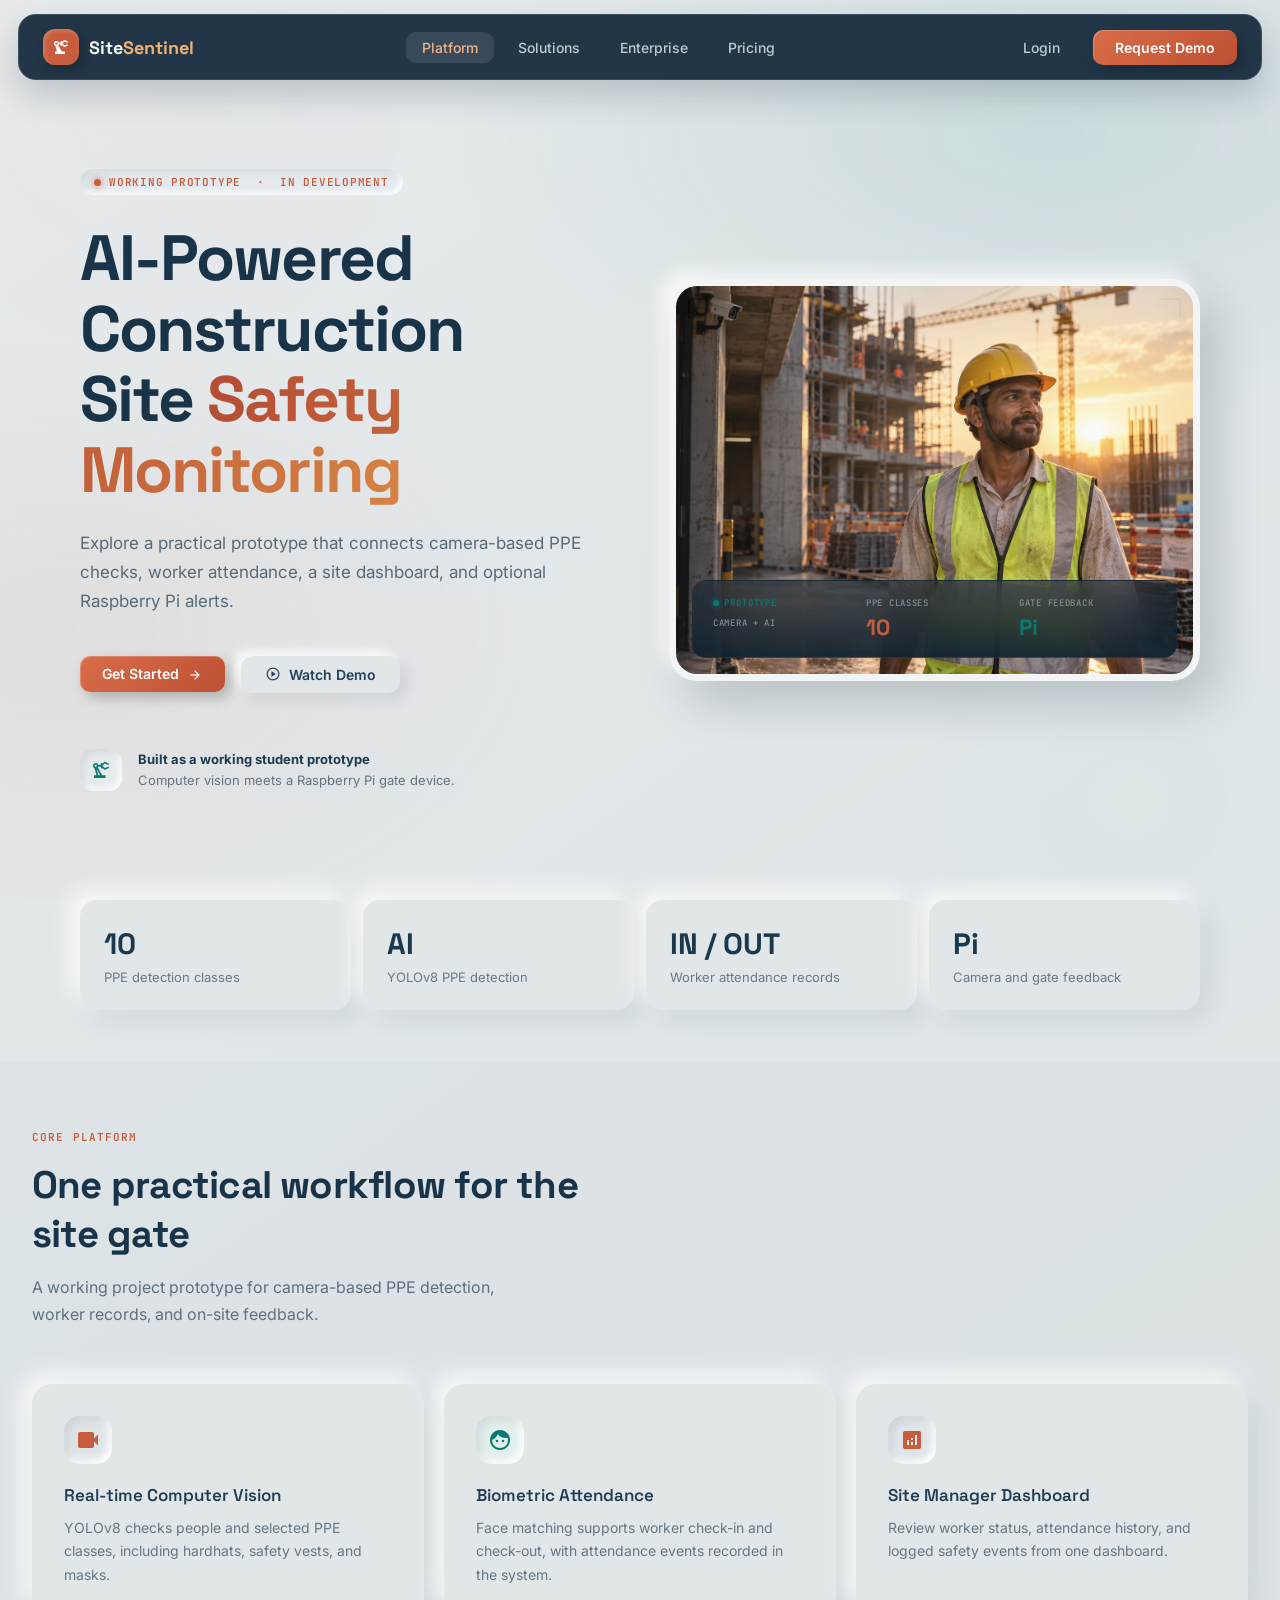
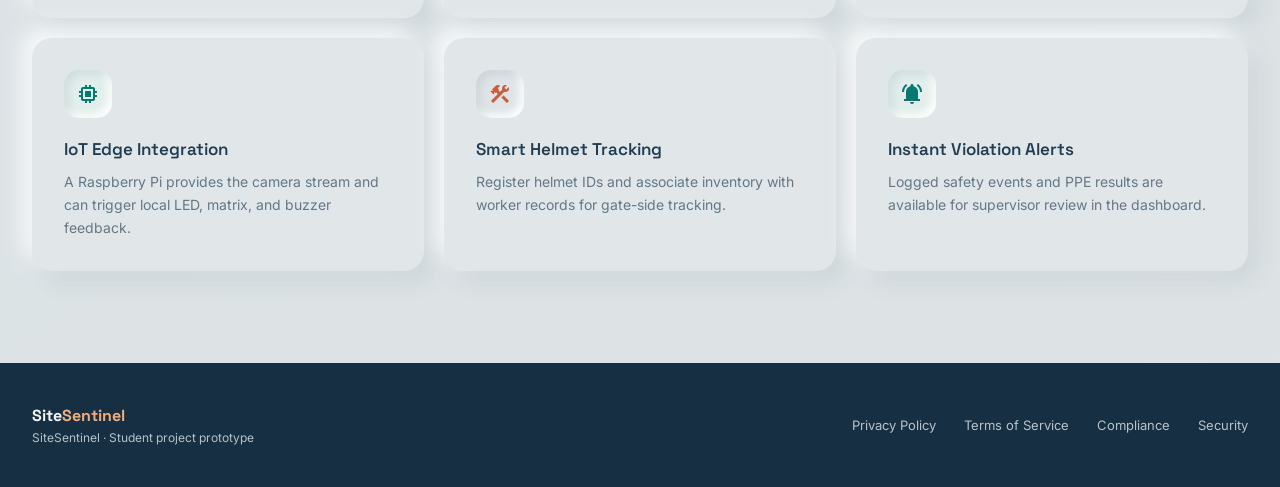
==== commit 2679b976: "demo video added" ====
--- a/index.html
+++ b/index.html
@@ -1,586 +1,1131 @@
 <!DOCTYPE html>
 <html lang="en">
+
 <head>
-<meta charset="utf-8"/>
-<meta content="width=device-width, initial-scale=1.0" name="viewport"/>
-<title>SiteSentinel | AI-Powered Construction Site Safety Monitoring</title>
-<meta name="description" content="Monitor PPE compliance, worker attendance, and safety violations in real-time using advanced Computer Vision and IoT integration."/>
-<link href="https://fonts.googleapis.com" rel="preconnect"/>
-<link crossorigin="" href="https://fonts.gstatic.com" rel="preconnect"/>
-<link href="https://fonts.googleapis.com/css2?family=Space+Grotesk:wght@300;400;500;600;700&family=Inter:wght@300;400;500;600&family=JetBrains+Mono:wght@400;500&display=swap" rel="stylesheet"/>
-<link href="https://fonts.googleapis.com/css2?family=Material+Symbols+Outlined:wght,FILL@100..700,0..1&display=swap" rel="stylesheet"/>
-<style>
-  *, *::before, *::after { box-sizing: border-box; margin: 0; padding: 0; }
-
-  :root {
-    --bg: #080810;
-    --bg-2: #0d0d1a;
-    --surface: rgba(255,255,255,0.03);
-    --surface-hover: rgba(255,255,255,0.06);
-    --border: rgba(255,255,255,0.08);
-    --border-bright: rgba(255,255,255,0.15);
-    --primary: #ff6b2b;
-    --primary-glow: rgba(255,107,43,0.3);
-    --primary-dim: rgba(255,107,43,0.12);
-    --accent: #00d4aa;
-    --accent-glow: rgba(0,212,170,0.25);
-    --accent-dim: rgba(0,212,170,0.1);
-    --error: #ff4757;
-    --text: #f0eeff;
-    --text-2: rgba(240,238,255,0.6);
-    --text-3: rgba(240,238,255,0.35);
-    --radius: 12px;
-    --radius-lg: 20px;
-    --radius-xl: 28px;
-  }
-
-  html { scroll-behavior: smooth; }
-
-  body {
-    background: var(--bg);
-    color: var(--text);
-    font-family: 'Inter', sans-serif;
-    min-height: 100vh;
-    overflow-x: hidden;
-    -webkit-font-smoothing: antialiased;
-  }
-
-  /* ── Mesh background ── */
-  .mesh-bg {
-    position: fixed; inset: 0; z-index: 0; pointer-events: none;
-    background:
-      radial-gradient(ellipse 80% 50% at 20% -10%, rgba(255,107,43,0.12) 0%, transparent 60%),
-      radial-gradient(ellipse 60% 40% at 80% 110%, rgba(0,212,170,0.09) 0%, transparent 55%),
-      radial-gradient(ellipse 50% 60% at 50% 50%, rgba(80,50,200,0.05) 0%, transparent 70%);
-    animation: meshShift 12s ease-in-out infinite alternate;
-  }
-  @keyframes meshShift {
-    0%   { opacity: 1; transform: scale(1) rotate(0deg); }
-    100% { opacity: 0.85; transform: scale(1.04) rotate(1deg); }
-  }
-
-  /* ── Grid pattern ── */
-  .grid-pattern {
-    position: fixed; inset: 0; z-index: 0; pointer-events: none;
-    background-image:
-      linear-gradient(rgba(255,255,255,0.02) 1px, transparent 1px),
-      linear-gradient(90deg, rgba(255,255,255,0.02) 1px, transparent 1px);
-    background-size: 60px 60px;
-    mask-image: radial-gradient(ellipse 80% 80% at 50% 50%, black 40%, transparent 100%);
-  }
-
-  /* ── Floating orbs ── */
-  .orb {
-    position: fixed; border-radius: 50%; pointer-events: none; z-index: 0;
-    filter: blur(80px); animation: orbFloat 20s ease-in-out infinite alternate;
-  }
-  .orb-1 { width: 600px; height: 600px; top: -200px; left: -150px; background: radial-gradient(circle, rgba(255,107,43,0.08) 0%, transparent 70%); animation-duration: 18s; }
-  .orb-2 { width: 500px; height: 500px; bottom: -150px; right: -100px; background: radial-gradient(circle, rgba(0,212,170,0.07) 0%, transparent 70%); animation-duration: 24s; animation-delay: -5s; }
-  .orb-3 { width: 300px; height: 300px; top: 40%; left: 60%; background: radial-gradient(circle, rgba(130,80,255,0.06) 0%, transparent 70%); animation-duration: 15s; animation-delay: -10s; }
-  @keyframes orbFloat {
-    0%   { transform: translate(0, 0) scale(1); }
-    50%  { transform: translate(30px, -20px) scale(1.05); }
-    100% { transform: translate(-20px, 30px) scale(0.95); }
-  }
-
-  /* ── Navbar ── */
-  nav {
-    position: fixed; top: 0; left: 0; right: 0; z-index: 100;
-    padding: 0 48px;
-    height: 68px;
-    display: flex; align-items: center; justify-content: space-between;
-    background: rgba(8,8,16,0.7);
-    backdrop-filter: blur(20px);
-    -webkit-backdrop-filter: blur(20px);
-    border-bottom: 1px solid var(--border);
-    transition: background 0.3s;
-  }
-  .nav-logo {
-    display: flex; align-items: center; gap: 10px;
-    text-decoration: none;
-  }
-  .nav-logo-icon {
-    width: 36px; height: 36px; border-radius: 10px;
-    background: linear-gradient(135deg, var(--primary), #ff8c42);
-    display: flex; align-items: center; justify-content: center;
-    box-shadow: 0 0 20px var(--primary-glow);
-  }
-  .nav-logo-icon .material-symbols-outlined { font-size: 20px; color: white; font-variation-settings: 'FILL' 1; }
-  .nav-logo-text { font-family: 'Space Grotesk', sans-serif; font-weight: 700; font-size: 18px; color: var(--text); }
-  .nav-logo-text span { color: var(--primary); }
-  .nav-links { display: flex; align-items: center; gap: 8px; }
-  .nav-link {
-    padding: 7px 16px; border-radius: 8px; text-decoration: none;
-    font-size: 14px; font-weight: 500; color: var(--text-2);
-    transition: all 0.2s;
-  }
-  .nav-link:hover { color: var(--text); background: var(--surface-hover); }
-  .nav-link.active { color: var(--primary); }
-  .nav-actions { display: flex; align-items: center; gap: 12px; }
-  .btn-ghost {
-    padding: 8px 20px; border-radius: 8px; text-decoration: none;
-    font-size: 14px; font-weight: 500; color: var(--text-2);
-    transition: all 0.2s; border: 1px solid transparent;
-  }
-  .btn-ghost:hover { color: var(--text); border-color: var(--border-bright); }
-  .btn-primary {
-    padding: 9px 22px; border-radius: 10px; text-decoration: none;
-    font-size: 14px; font-weight: 600; color: white;
-    background: linear-gradient(135deg, var(--primary), #ff8c42);
-    box-shadow: 0 4px 20px var(--primary-glow);
-    transition: all 0.25s; border: none; cursor: pointer;
-    position: relative; overflow: hidden;
-  }
-  .btn-primary::before {
-    content: ''; position: absolute; inset: 0;
-    background: linear-gradient(135deg, rgba(255,255,255,0.15), transparent);
-    opacity: 0; transition: opacity 0.25s;
-  }
-  .btn-primary:hover { transform: translateY(-1px); box-shadow: 0 8px 30px var(--primary-glow); }
-  .btn-primary:hover::before { opacity: 1; }
-
-  /* ── Main ── */
-  main { position: relative; z-index: 10; }
-
-  /* ── Hero ── */
-  .hero {
-    min-height: 100vh;
-    display: grid; grid-template-columns: 1fr 1fr;
-    align-items: center; gap: 80px;
-    padding: 120px 80px 80px;
-    max-width: 1400px; margin: 0 auto;
-  }
-  .hero-badge {
-    display: inline-flex; align-items: center; gap: 8px;
-    padding: 6px 14px; border-radius: 100px;
-    background: var(--primary-dim); border: 1px solid rgba(255,107,43,0.25);
-    margin-bottom: 28px;
-  }
-  .badge-dot {
-    width: 7px; height: 7px; border-radius: 50%;
-    background: var(--primary);
-    box-shadow: 0 0 8px var(--primary);
-    animation: pulseDot 2s ease-in-out infinite;
-  }
-  @keyframes pulseDot {
-    0%, 100% { opacity: 1; box-shadow: 0 0 8px var(--primary); }
-    50% { opacity: 0.7; box-shadow: 0 0 16px var(--primary); }
-  }
-  .badge-text { font-size: 11px; font-weight: 600; color: var(--primary); letter-spacing: 0.07em; text-transform: uppercase; font-family: 'JetBrains Mono', monospace; }
-
-  .hero-title {
-    font-family: 'Space Grotesk', sans-serif;
-    font-size: clamp(40px, 5vw, 64px);
-    font-weight: 700; line-height: 1.1;
-    letter-spacing: -0.03em;
-    color: var(--text); margin-bottom: 24px;
-  }
-  .hero-title .highlight {
-    background: linear-gradient(135deg, var(--primary), #ff8c42, #ffb347);
-    -webkit-background-clip: text; -webkit-text-fill-color: transparent;
-    background-clip: text;
-    position: relative;
-  }
-  .hero-desc {
-    font-size: 17px; line-height: 1.7;
-    color: var(--text-2); max-width: 540px; margin-bottom: 40px;
-  }
-  .hero-ctas { display: flex; align-items: center; gap: 16px; flex-wrap: wrap; margin-bottom: 56px; }
-  .btn-secondary {
-    padding: 10px 24px; border-radius: 10px; text-decoration: none;
-    font-size: 14px; font-weight: 600; color: var(--text);
-    background: var(--surface); border: 1px solid var(--border-bright);
-    transition: all 0.25s; cursor: pointer;
-    display: inline-flex; align-items: center; gap: 8px;
-  }
-  .btn-secondary:hover { background: var(--surface-hover); border-color: rgba(255,255,255,0.25); transform: translateY(-1px); }
-
-  .hero-social-proof { display: flex; align-items: center; gap: 16px; }
-  .hero-avatars { display: flex; }
-  .hero-avatars img {
-    width: 38px; height: 38px; border-radius: 50%;
-    border: 2px solid var(--bg); margin-left: -10px;
-    object-fit: cover;
-  }
-  .hero-avatars img:first-child { margin-left: 0; }
-  .hero-proof-text { font-size: 13px; color: var(--text-2); }
-  .hero-proof-text strong { color: var(--text); }
-
-  /* ── Hero Visual ── */
-  .hero-visual {
-    position: relative;
-  }
-  .hero-card-wrap {
-    position: relative;
-    border-radius: var(--radius-xl);
-    overflow: hidden;
-    border: 1px solid var(--border);
-    background: var(--surface);
-    box-shadow: 0 0 0 1px var(--border), 0 40px 80px rgba(0,0,0,0.5), inset 0 1px 0 rgba(255,255,255,0.06);
-  }
-  .hero-img {
-    width: 100%; aspect-ratio: 4/3; object-fit: cover;
-    display: block; opacity: 0.55;
-    filter: saturate(0.7) contrast(1.1);
-    transition: all 0.7s;
-  }
-  .hero-card-wrap:hover .hero-img { opacity: 0.65; transform: scale(1.02); }
-
-  /* stats overlay */
-  .hero-stats-overlay {
-    position: absolute; bottom: 16px; left: 16px; right: 16px;
-    background: rgba(8,8,16,0.75);
-    backdrop-filter: blur(20px); -webkit-backdrop-filter: blur(20px);
-    border: 1px solid var(--border-bright);
-    border-radius: 14px; padding: 16px 20px;
-    display: grid; grid-template-columns: repeat(3, 1fr);
-    gap: 16px;
-  }
-  .stat-item { display: block; }
-  .stat-label { font-size: 9px; font-family: 'JetBrains Mono', monospace; font-weight: 500; color: var(--text-3); text-transform: uppercase; letter-spacing: 0.08em; margin-bottom: 4px; }
-  .stat-value { font-family: 'Space Grotesk', sans-serif; font-size: 22px; font-weight: 700; }
-  .stat-value.orange { color: var(--primary); }
-  .stat-value.green { color: var(--accent); }
-  .stat-value.red { color: var(--error); }
-  .live-dot { display: flex; align-items: center; gap: 5px; margin-bottom: 8px; }
-  .live-dot span.dot { width: 6px; height: 6px; border-radius: 50%; background: var(--accent); box-shadow: 0 0 6px var(--accent); animation: pulseDot 1.8s ease-in-out infinite; }
-  .live-dot span.txt { font-size: 9px; font-family: 'JetBrains Mono', monospace; color: var(--accent); font-weight: 600; letter-spacing: 0.1em; text-transform: uppercase; }
-
-  /* corner accents */
-  .corner-accent {
-    position: absolute; width: 20px; height: 20px;
-  }
-  .ca-tl { top: 12px; left: 12px; border-top: 2px solid var(--primary); border-left: 2px solid var(--primary); border-radius: 4px 0 0 0; }
-  .ca-tr { top: 12px; right: 12px; border-top: 2px solid var(--primary); border-right: 2px solid var(--primary); border-radius: 0 4px 0 0; }
-  .ca-bl { bottom: 12px; left: 12px; border-bottom: 2px solid var(--primary); border-left: 2px solid var(--primary); border-radius: 0 0 0 4px; }
-  .ca-br { bottom: 12px; right: 12px; border-bottom: 2px solid var(--primary); border-right: 2px solid var(--primary); border-radius: 0 0 4px 0; }
-
-  /* ── Stats bar ── */
-  .stats-bar {
-    position: relative; z-index: 10;
-    max-width: 1400px; margin: 0 auto;
-    padding: 0 80px 80px;
-  }
-  .stats-bar-inner {
-    display: grid; grid-template-columns: repeat(4, 1fr);
-    gap: 1px;
-    background: var(--border);
-    border: 1px solid var(--border);
-    border-radius: var(--radius-lg);
-    overflow: hidden;
-  }
-  .stat-block {
-    background: var(--bg);
-    padding: 32px 28px;
-    position: relative; overflow: hidden;
-    transition: background 0.2s;
-  }
-  .stat-block:hover { background: var(--surface-hover); }
-  .stat-block::before {
-    content: ''; position: absolute; top: 0; left: 0; right: 0; height: 2px;
-    background: linear-gradient(90deg, transparent, var(--primary), transparent);
-    opacity: 0; transition: opacity 0.3s;
-  }
-  .stat-block:hover::before { opacity: 1; }
-  .stat-block-num {
-    font-family: 'Space Grotesk', sans-serif;
-    font-size: 36px; font-weight: 700; color: var(--text);
-    margin-bottom: 6px;
-  }
-  .stat-block-num span { color: var(--primary); }
-  .stat-block-label { font-size: 13px; color: var(--text-2); font-weight: 400; }
-
-  /* ── Features ── */
-  .features-section {
-    position: relative; z-index: 10;
-    max-width: 1400px; margin: 0 auto;
-    padding: 40px 80px 100px;
-  }
-  .section-eyebrow {
-    font-size: 11px; font-family: 'JetBrains Mono', monospace; font-weight: 600;
-    color: var(--primary); letter-spacing: 0.1em; text-transform: uppercase;
-    margin-bottom: 16px;
-  }
-  .section-title {
-    font-family: 'Space Grotesk', sans-serif;
-    font-size: clamp(28px, 3vw, 40px); font-weight: 700;
-    letter-spacing: -0.02em; color: var(--text);
-    margin-bottom: 16px; max-width: 560px;
-  }
-  .section-desc { font-size: 16px; color: var(--text-2); max-width: 500px; margin-bottom: 56px; line-height: 1.7; }
-
-  .features-grid {
-    display: grid; grid-template-columns: repeat(3, 1fr);
-    gap: 20px;
-  }
-  .feature-card {
-    background: var(--surface);
-    border: 1px solid var(--border);
-    border-radius: var(--radius-lg);
-    padding: 32px;
-    transition: all 0.3s;
-    position: relative; overflow: hidden;
-  }
-  .feature-card::after {
-    content: ''; position: absolute; inset: 0; border-radius: inherit;
-    background: radial-gradient(circle at 30% 30%, rgba(255,107,43,0.07) 0%, transparent 60%);
-    opacity: 0; transition: opacity 0.3s;
-  }
-  .feature-card:hover { border-color: var(--border-bright); transform: translateY(-3px); box-shadow: 0 20px 40px rgba(0,0,0,0.3); }
-  .feature-card:hover::after { opacity: 1; }
-  .feature-icon {
-    width: 48px; height: 48px; border-radius: 12px;
-    background: var(--primary-dim); border: 1px solid rgba(255,107,43,0.2);
-    display: flex; align-items: center; justify-content: center; margin-bottom: 20px;
-  }
-  .feature-icon .material-symbols-outlined { font-size: 24px; color: var(--primary); font-variation-settings: 'FILL' 1; }
-  .feature-icon.teal { background: var(--accent-dim); border-color: rgba(0,212,170,0.2); }
-  .feature-icon.teal .material-symbols-outlined { color: var(--accent); }
-  .feature-title { font-family: 'Space Grotesk', sans-serif; font-size: 17px; font-weight: 600; color: var(--text); margin-bottom: 10px; }
-  .feature-desc { font-size: 14px; color: var(--text-2); line-height: 1.65; }
-
-  /* ── Footer ── */
-  footer {
-    position: relative; z-index: 10;
-    border-top: 1px solid var(--border);
-    padding: 48px 80px;
-    max-width: 1400px; margin: 0 auto;
-    display: flex; justify-content: space-between; align-items: center;
-    flex-wrap: wrap; gap: 24px;
-  }
-  .footer-logo { font-family: 'Space Grotesk', sans-serif; font-size: 16px; font-weight: 700; color: var(--text); }
-  .footer-logo span { color: var(--primary); }
-  .footer-copy { font-size: 12px; color: var(--text-3); margin-top: 4px; }
-  .footer-links { display: flex; gap: 28px; flex-wrap: wrap; }
-  .footer-link { font-size: 13px; color: var(--text-2); text-decoration: none; transition: color 0.2s; }
-  .footer-link:hover { color: var(--primary); }
-
-  /* ── Animations ── */
-  .fade-up { opacity: 0; transform: translateY(24px); animation: fadeUp 0.7s ease forwards; }
-  .fade-up:nth-child(1) { animation-delay: 0.1s; }
-  .fade-up:nth-child(2) { animation-delay: 0.2s; }
-  .fade-up:nth-child(3) { animation-delay: 0.3s; }
-  @keyframes fadeUp {
-    to { opacity: 1; transform: translateY(0); }
-  }
-  .slide-in { opacity: 0; transform: translateX(30px); animation: slideIn 0.8s ease 0.3s forwards; }
-  @keyframes slideIn {
-    to { opacity: 1; transform: translateX(0); }
-  }
-
-  /* ── Scrollbar ── */
-  ::-webkit-scrollbar { width: 5px; }
-  ::-webkit-scrollbar-track { background: var(--bg); }
-  ::-webkit-scrollbar-thumb { background: rgba(255,255,255,0.1); border-radius: 3px; }
-  ::-webkit-scrollbar-thumb:hover { background: rgba(255,255,255,0.2); }
-
-  /* ── Responsive ── */
-  @media (max-width: 1024px) {
-    .hero { grid-template-columns: 1fr; gap: 60px; padding: 100px 32px 60px; }
-    .hero-title { font-size: 42px; }
-    .stats-bar { padding: 0 32px 60px; }
-    .stats-bar-inner { grid-template-columns: repeat(2, 1fr); }
-    .features-section { padding: 40px 32px 80px; }
-    .features-grid { grid-template-columns: repeat(2, 1fr); }
-    nav { padding: 0 24px; }
-    .nav-links { display: none; }
-    footer { padding: 40px 32px; }
-  }
-  @media (max-width: 640px) {
-    .features-grid { grid-template-columns: 1fr; }
-    .stats-bar-inner { grid-template-columns: repeat(2, 1fr); }
-    .hero-ctas { flex-direction: column; align-items: flex-start; }
-    .btn-primary, .btn-secondary { width: 100%; justify-content: center; }
-  }
-</style>
-<link rel="stylesheet" href="/assets/site-theme.css"/>
+  <meta charset="utf-8" />
+  <meta content="width=device-width, initial-scale=1.0" name="viewport" />
+  <title>SiteSentinel | AI-Powered Construction Site Safety Monitoring</title>
+  <meta name="description"
+    content="Monitor PPE compliance, worker attendance, and safety violations in real-time using advanced Computer Vision and IoT integration." />
+  <link href="https://fonts.googleapis.com" rel="preconnect" />
+  <link crossorigin="" href="https://fonts.gstatic.com" rel="preconnect" />
+  <link
+    href="https://fonts.googleapis.com/css2?family=Space+Grotesk:wght@300;400;500;600;700&family=Inter:wght@300;400;500;600&family=JetBrains+Mono:wght@400;500&display=swap"
+    rel="stylesheet" />
+  <link href="https://fonts.googleapis.com/css2?family=Material+Symbols+Outlined:wght,FILL@100..700,0..1&display=swap"
+    rel="stylesheet" />
+  <style>
+    *,
+    *::before,
+    *::after {
+      box-sizing: border-box;
+      margin: 0;
+      padding: 0;
+    }
+
+    :root {
+      --bg: #080810;
+      --bg-2: #0d0d1a;
+      --surface: rgba(255, 255, 255, 0.03);
+      --surface-hover: rgba(255, 255, 255, 0.06);
+      --border: rgba(255, 255, 255, 0.08);
+      --border-bright: rgba(255, 255, 255, 0.15);
+      --primary: #ff6b2b;
+      --primary-glow: rgba(255, 107, 43, 0.3);
+      --primary-dim: rgba(255, 107, 43, 0.12);
+      --accent: #00d4aa;
+      --accent-glow: rgba(0, 212, 170, 0.25);
+      --accent-dim: rgba(0, 212, 170, 0.1);
+      --error: #ff4757;
+      --text: #f0eeff;
+      --text-2: rgba(240, 238, 255, 0.6);
+      --text-3: rgba(240, 238, 255, 0.35);
+      --radius: 12px;
+      --radius-lg: 20px;
+      --radius-xl: 28px;
+    }
+
+    html {
+      scroll-behavior: smooth;
+    }
+
+    body {
+      background: var(--bg);
+      color: var(--text);
+      font-family: 'Inter', sans-serif;
+      min-height: 100vh;
+      overflow-x: hidden;
+      -webkit-font-smoothing: antialiased;
+    }
+
+    /* ── Mesh background ── */
+    .mesh-bg {
+      position: fixed;
+      inset: 0;
+      z-index: 0;
+      pointer-events: none;
+      background:
+        radial-gradient(ellipse 80% 50% at 20% -10%, rgba(255, 107, 43, 0.12) 0%, transparent 60%),
+        radial-gradient(ellipse 60% 40% at 80% 110%, rgba(0, 212, 170, 0.09) 0%, transparent 55%),
+        radial-gradient(ellipse 50% 60% at 50% 50%, rgba(80, 50, 200, 0.05) 0%, transparent 70%);
+      animation: meshShift 12s ease-in-out infinite alternate;
+    }
+
+    @keyframes meshShift {
+      0% {
+        opacity: 1;
+        transform: scale(1) rotate(0deg);
+      }
+
+      100% {
+        opacity: 0.85;
+        transform: scale(1.04) rotate(1deg);
+      }
+    }
+
+    /* ── Grid pattern ── */
+    .grid-pattern {
+      position: fixed;
+      inset: 0;
+      z-index: 0;
+      pointer-events: none;
+      background-image:
+        linear-gradient(rgba(255, 255, 255, 0.02) 1px, transparent 1px),
+        linear-gradient(90deg, rgba(255, 255, 255, 0.02) 1px, transparent 1px);
+      background-size: 60px 60px;
+      mask-image: radial-gradient(ellipse 80% 80% at 50% 50%, black 40%, transparent 100%);
+    }
+
+    /* ── Floating orbs ── */
+    .orb {
+      position: fixed;
+      border-radius: 50%;
+      pointer-events: none;
+      z-index: 0;
+      filter: blur(80px);
+      animation: orbFloat 20s ease-in-out infinite alternate;
+    }
+
+    .orb-1 {
+      width: 600px;
+      height: 600px;
+      top: -200px;
+      left: -150px;
+      background: radial-gradient(circle, rgba(255, 107, 43, 0.08) 0%, transparent 70%);
+      animation-duration: 18s;
+    }
+
+    .orb-2 {
+      width: 500px;
+      height: 500px;
+      bottom: -150px;
+      right: -100px;
+      background: radial-gradient(circle, rgba(0, 212, 170, 0.07) 0%, transparent 70%);
+      animation-duration: 24s;
+      animation-delay: -5s;
+    }
+
+    .orb-3 {
+      width: 300px;
+      height: 300px;
+      top: 40%;
+      left: 60%;
+      background: radial-gradient(circle, rgba(130, 80, 255, 0.06) 0%, transparent 70%);
+      animation-duration: 15s;
+      animation-delay: -10s;
+    }
+
+    @keyframes orbFloat {
+      0% {
+        transform: translate(0, 0) scale(1);
+      }
+
+      50% {
+        transform: translate(30px, -20px) scale(1.05);
+      }
+
+      100% {
+        transform: translate(-20px, 30px) scale(0.95);
+      }
+    }
+
+    /* ── Navbar ── */
+    nav {
+      position: fixed;
+      top: 0;
+      left: 0;
+      right: 0;
+      z-index: 100;
+      padding: 0 48px;
+      height: 68px;
+      display: flex;
+      align-items: center;
+      justify-content: space-between;
+      background: rgba(8, 8, 16, 0.7);
+      backdrop-filter: blur(20px);
+      -webkit-backdrop-filter: blur(20px);
+      border-bottom: 1px solid var(--border);
+      transition: background 0.3s;
+    }
+
+    .nav-logo {
+      display: flex;
+      align-items: center;
+      gap: 10px;
+      text-decoration: none;
+    }
+
+    .nav-logo-icon {
+      width: 36px;
+      height: 36px;
+      border-radius: 10px;
+      background: linear-gradient(135deg, var(--primary), #ff8c42);
+      display: flex;
+      align-items: center;
+      justify-content: center;
+      box-shadow: 0 0 20px var(--primary-glow);
+    }
+
+    .nav-logo-icon .material-symbols-outlined {
+      font-size: 20px;
+      color: white;
+      font-variation-settings: 'FILL' 1;
+    }
+
+    .nav-logo-text {
+      font-family: 'Space Grotesk', sans-serif;
+      font-weight: 700;
+      font-size: 18px;
+      color: var(--text);
+    }
+
+    .nav-logo-text span {
+      color: var(--primary);
+    }
+
+    .nav-links {
+      display: flex;
+      align-items: center;
+      gap: 8px;
+    }
+
+    .nav-link {
+      padding: 7px 16px;
+      border-radius: 8px;
+      text-decoration: none;
+      font-size: 14px;
+      font-weight: 500;
+      color: var(--text-2);
+      transition: all 0.2s;
+    }
+
+    .nav-link:hover {
+      color: var(--text);
+      background: var(--surface-hover);
+    }
+
+    .nav-link.active {
+      color: var(--primary);
+    }
+
+    .nav-actions {
+      display: flex;
+      align-items: center;
+      gap: 12px;
+    }
+
+    .btn-ghost {
+      padding: 8px 20px;
+      border-radius: 8px;
+      text-decoration: none;
+      font-size: 14px;
+      font-weight: 500;
+      color: var(--text-2);
+      transition: all 0.2s;
+      border: 1px solid transparent;
+    }
+
+    .btn-ghost:hover {
+      color: var(--text);
+      border-color: var(--border-bright);
+    }
+
+    .btn-primary {
+      padding: 9px 22px;
+      border-radius: 10px;
+      text-decoration: none;
+      font-size: 14px;
+      font-weight: 600;
+      color: white;
+      background: linear-gradient(135deg, var(--primary), #ff8c42);
+      box-shadow: 0 4px 20px var(--primary-glow);
+      transition: all 0.25s;
+      border: none;
+      cursor: pointer;
+      position: relative;
+      overflow: hidden;
+    }
+
+    .btn-primary::before {
+      content: '';
+      position: absolute;
+      inset: 0;
+      background: linear-gradient(135deg, rgba(255, 255, 255, 0.15), transparent);
+      opacity: 0;
+      transition: opacity 0.25s;
+    }
+
+    .btn-primary:hover {
+      transform: translateY(-1px);
+      box-shadow: 0 8px 30px var(--primary-glow);
+    }
+
+    .btn-primary:hover::before {
+      opacity: 1;
+    }
+
+    /* ── Main ── */
+    main {
+      position: relative;
+      z-index: 10;
+    }
+
+    /* ── Hero ── */
+    .hero {
+      min-height: 100vh;
+      display: grid;
+      grid-template-columns: 1fr 1fr;
+      align-items: center;
+      gap: 80px;
+      padding: 120px 80px 80px;
+      max-width: 1400px;
+      margin: 0 auto;
+    }
+
+    .hero-badge {
+      display: inline-flex;
+      align-items: center;
+      gap: 8px;
+      padding: 6px 14px;
+      border-radius: 100px;
+      background: var(--primary-dim);
+      border: 1px solid rgba(255, 107, 43, 0.25);
+      margin-bottom: 28px;
+    }
+
+    .badge-dot {
+      width: 7px;
+      height: 7px;
+      border-radius: 50%;
+      background: var(--primary);
+      box-shadow: 0 0 8px var(--primary);
+      animation: pulseDot 2s ease-in-out infinite;
+    }
+
+    @keyframes pulseDot {
+
+      0%,
+      100% {
+        opacity: 1;
+        box-shadow: 0 0 8px var(--primary);
+      }
+
+      50% {
+        opacity: 0.7;
+        box-shadow: 0 0 16px var(--primary);
+      }
+    }
+
+    .badge-text {
+      font-size: 11px;
+      font-weight: 600;
+      color: var(--primary);
+      letter-spacing: 0.07em;
+      text-transform: uppercase;
+      font-family: 'JetBrains Mono', monospace;
+    }
+
+    .hero-title {
+      font-family: 'Space Grotesk', sans-serif;
+      font-size: clamp(40px, 5vw, 64px);
+      font-weight: 700;
+      line-height: 1.1;
+      letter-spacing: -0.03em;
+      color: var(--text);
+      margin-bottom: 24px;
+    }
+
+    .hero-title .highlight {
+      background: linear-gradient(135deg, var(--primary), #ff8c42, #ffb347);
+      -webkit-background-clip: text;
+      -webkit-text-fill-color: transparent;
+      background-clip: text;
+      position: relative;
+    }
+
+    .hero-desc {
+      font-size: 17px;
+      line-height: 1.7;
+      color: var(--text-2);
+      max-width: 540px;
+      margin-bottom: 40px;
+    }
+
+    .hero-ctas {
+      display: flex;
+      align-items: center;
+      gap: 16px;
+      flex-wrap: wrap;
+      margin-bottom: 56px;
+    }
+
+    .btn-secondary {
+      padding: 10px 24px;
+      border-radius: 10px;
+      text-decoration: none;
+      font-size: 14px;
+      font-weight: 600;
+      color: var(--text);
+      background: var(--surface);
+      border: 1px solid var(--border-bright);
+      transition: all 0.25s;
+      cursor: pointer;
+      display: inline-flex;
+      align-items: center;
+      gap: 8px;
+    }
+
+    .btn-secondary:hover {
+      background: var(--surface-hover);
+      border-color: rgba(255, 255, 255, 0.25);
+      transform: translateY(-1px);
+    }
+
+    .hero-social-proof {
+      display: flex;
+      align-items: center;
+      gap: 16px;
+    }
+
+    .hero-avatars {
+      display: flex;
+    }
+
+    .hero-avatars img {
+      width: 38px;
+      height: 38px;
+      border-radius: 50%;
+      border: 2px solid var(--bg);
+      margin-left: -10px;
+      object-fit: cover;
+    }
+
+    .hero-avatars img:first-child {
+      margin-left: 0;
+    }
+
+    .hero-proof-text {
+      font-size: 13px;
+      color: var(--text-2);
+    }
+
+    .hero-proof-text strong {
+      color: var(--text);
+    }
+
+    /* ── Hero Visual ── */
+    .hero-visual {
+      position: relative;
+    }
+
+    .hero-card-wrap {
+      position: relative;
+      border-radius: var(--radius-xl);
+      overflow: hidden;
+      border: 1px solid var(--border);
+      background: var(--surface);
+      box-shadow: 0 0 0 1px var(--border), 0 40px 80px rgba(0, 0, 0, 0.5), inset 0 1px 0 rgba(255, 255, 255, 0.06);
+    }
+
+    .hero-img {
+      width: 100%;
+      aspect-ratio: 4/3;
+      object-fit: cover;
+      display: block;
+      opacity: 0.55;
+      filter: saturate(0.7) contrast(1.1);
+      transition: all 0.7s;
+    }
+
+    .hero-card-wrap:hover .hero-img {
+      opacity: 0.65;
+      transform: scale(1.02);
+    }
+
+    /* stats overlay */
+    .hero-stats-overlay {
+      position: absolute;
+      bottom: 16px;
+      left: 16px;
+      right: 16px;
+      background: rgba(8, 8, 16, 0.75);
+      backdrop-filter: blur(20px);
+      -webkit-backdrop-filter: blur(20px);
+      border: 1px solid var(--border-bright);
+      border-radius: 14px;
+      padding: 16px 20px;
+      display: grid;
+      grid-template-columns: repeat(3, 1fr);
+      gap: 16px;
+    }
+
+    .stat-item {
+      display: block;
+    }
+
+    .stat-label {
+      font-size: 9px;
+      font-family: 'JetBrains Mono', monospace;
+      font-weight: 500;
+      color: var(--text-3);
+      text-transform: uppercase;
+      letter-spacing: 0.08em;
+      margin-bottom: 4px;
+    }
+
+    .stat-value {
+      font-family: 'Space Grotesk', sans-serif;
+      font-size: 22px;
+      font-weight: 700;
+    }
+
+    .stat-value.orange {
+      color: var(--primary);
+    }
+
+    .stat-value.green {
+      color: var(--accent);
+    }
+
+    .stat-value.red {
+      color: var(--error);
+    }
+
+    .live-dot {
+      display: flex;
+      align-items: center;
+      gap: 5px;
+      margin-bottom: 8px;
+    }
+
+    .live-dot span.dot {
+      width: 6px;
+      height: 6px;
+      border-radius: 50%;
+      background: var(--accent);
+      box-shadow: 0 0 6px var(--accent);
+      animation: pulseDot 1.8s ease-in-out infinite;
+    }
+
+    .live-dot span.txt {
+      font-size: 9px;
+      font-family: 'JetBrains Mono', monospace;
+      color: var(--accent);
+      font-weight: 600;
+      letter-spacing: 0.1em;
+      text-transform: uppercase;
+    }
+
+    /* corner accents */
+    .corner-accent {
+      position: absolute;
+      width: 20px;
+      height: 20px;
+    }
+
+    .ca-tl {
+      top: 12px;
+      left: 12px;
+      border-top: 2px solid var(--primary);
+      border-left: 2px solid var(--primary);
+      border-radius: 4px 0 0 0;
+    }
+
+    .ca-tr {
+      top: 12px;
+      right: 12px;
+      border-top: 2px solid var(--primary);
+      border-right: 2px solid var(--primary);
+      border-radius: 0 4px 0 0;
+    }
+
+    .ca-bl {
+      bottom: 12px;
+      left: 12px;
+      border-bottom: 2px solid var(--primary);
+      border-left: 2px solid var(--primary);
+      border-radius: 0 0 0 4px;
+    }
+
+    .ca-br {
+      bottom: 12px;
+      right: 12px;
+      border-bottom: 2px solid var(--primary);
+      border-right: 2px solid var(--primary);
+      border-radius: 0 0 4px 0;
+    }
+
+    /* ── Stats bar ── */
+    .stats-bar {
+      position: relative;
+      z-index: 10;
+      max-width: 1400px;
+      margin: 0 auto;
+      padding: 0 80px 80px;
+    }
+
+    .stats-bar-inner {
+      display: grid;
+      grid-template-columns: repeat(4, 1fr);
+      gap: 1px;
+      background: var(--border);
+      border: 1px solid var(--border);
+      border-radius: var(--radius-lg);
+      overflow: hidden;
+    }
+
+    .stat-block {
+      background: var(--bg);
+      padding: 32px 28px;
+      position: relative;
+      overflow: hidden;
+      transition: background 0.2s;
+    }
+
+    .stat-block:hover {
+      background: var(--surface-hover);
+    }
+
+    .stat-block::before {
+      content: '';
+      position: absolute;
+      top: 0;
+      left: 0;
+      right: 0;
+      height: 2px;
+      background: linear-gradient(90deg, transparent, var(--primary), transparent);
+      opacity: 0;
+      transition: opacity 0.3s;
+    }
+
+    .stat-block:hover::before {
+      opacity: 1;
+    }
+
+    .stat-block-num {
+      font-family: 'Space Grotesk', sans-serif;
+      font-size: 36px;
+      font-weight: 700;
+      color: var(--text);
+      margin-bottom: 6px;
+    }
+
+    .stat-block-num span {
+      color: var(--primary);
+    }
+
+    .stat-block-label {
+      font-size: 13px;
+      color: var(--text-2);
+      font-weight: 400;
+    }
+
+    /* ── Features ── */
+    .features-section {
+      position: relative;
+      z-index: 10;
+      max-width: 1400px;
+      margin: 0 auto;
+      padding: 40px 80px 100px;
+    }
+
+    .section-eyebrow {
+      font-size: 11px;
+      font-family: 'JetBrains Mono', monospace;
+      font-weight: 600;
+      color: var(--primary);
+      letter-spacing: 0.1em;
+      text-transform: uppercase;
+      margin-bottom: 16px;
+    }
+
+    .section-title {
+      font-family: 'Space Grotesk', sans-serif;
+      font-size: clamp(28px, 3vw, 40px);
+      font-weight: 700;
+      letter-spacing: -0.02em;
+      color: var(--text);
+      margin-bottom: 16px;
+      max-width: 560px;
+    }
+
+    .section-desc {
+      font-size: 16px;
+      color: var(--text-2);
+      max-width: 500px;
+      margin-bottom: 56px;
+      line-height: 1.7;
+    }
+
+    .features-grid {
+      display: grid;
+      grid-template-columns: repeat(3, 1fr);
+      gap: 20px;
+    }
+
+    .feature-card {
+      background: var(--surface);
+      border: 1px solid var(--border);
+      border-radius: var(--radius-lg);
+      padding: 32px;
+      transition: all 0.3s;
+      position: relative;
+      overflow: hidden;
+    }
+
+    .feature-card::after {
+      content: '';
+      position: absolute;
+      inset: 0;
+      border-radius: inherit;
+      background: radial-gradient(circle at 30% 30%, rgba(255, 107, 43, 0.07) 0%, transparent 60%);
+      opacity: 0;
+      transition: opacity 0.3s;
+    }
+
+    .feature-card:hover {
+      border-color: var(--border-bright);
+      transform: translateY(-3px);
+      box-shadow: 0 20px 40px rgba(0, 0, 0, 0.3);
+    }
+
+    .feature-card:hover::after {
+      opacity: 1;
+    }
+
+    .feature-icon {
+      width: 48px;
+      height: 48px;
+      border-radius: 12px;
+      background: var(--primary-dim);
+      border: 1px solid rgba(255, 107, 43, 0.2);
+      display: flex;
+      align-items: center;
+      justify-content: center;
+      margin-bottom: 20px;
+    }
+
+    .feature-icon .material-symbols-outlined {
+      font-size: 24px;
+      color: var(--primary);
+      font-variation-settings: 'FILL' 1;
+    }
+
+    .feature-icon.teal {
+      background: var(--accent-dim);
+      border-color: rgba(0, 212, 170, 0.2);
+    }
+
+    .feature-icon.teal .material-symbols-outlined {
+      color: var(--accent);
+    }
+
+    .feature-title {
+      font-family: 'Space Grotesk', sans-serif;
+      font-size: 17px;
+      font-weight: 600;
+      color: var(--text);
+      margin-bottom: 10px;
+    }
+
+    .feature-desc {
+      font-size: 14px;
+      color: var(--text-2);
+      line-height: 1.65;
+    }
+
+    /* ── Footer ── */
+    footer {
+      position: relative;
+      z-index: 10;
+      border-top: 1px solid var(--border);
+      padding: 48px 80px;
+      max-width: 1400px;
+      margin: 0 auto;
+      display: flex;
+      justify-content: space-between;
+      align-items: center;
+      flex-wrap: wrap;
+      gap: 24px;
+    }
+
+    .footer-logo {
+      font-family: 'Space Grotesk', sans-serif;
+      font-size: 16px;
+      font-weight: 700;
+      color: var(--text);
+    }
+
+    .footer-logo span {
+      color: var(--primary);
+    }
+
+    .footer-copy {
+      font-size: 12px;
+      color: var(--text-3);
+      margin-top: 4px;
+    }
+
+    .footer-links {
+      display: flex;
+      gap: 28px;
+      flex-wrap: wrap;
+    }
+
+    .footer-link {
+      font-size: 13px;
+      color: var(--text-2);
+      text-decoration: none;
+      transition: color 0.2s;
+    }
+
+    .footer-link:hover {
+      color: var(--primary);
+    }
+
+    /* ── Animations ── */
+    .fade-up {
+      opacity: 0;
+      transform: translateY(24px);
+      animation: fadeUp 0.7s ease forwards;
+    }
+
+    .fade-up:nth-child(1) {
+      animation-delay: 0.1s;
+    }
+
+    .fade-up:nth-child(2) {
+      animation-delay: 0.2s;
+    }
+
+    .fade-up:nth-child(3) {
+      animation-delay: 0.3s;
+    }
+
+    @keyframes fadeUp {
+      to {
+        opacity: 1;
+        transform: translateY(0);
+      }
+    }
+
+    .slide-in {
+      opacity: 0;
+      transform: translateX(30px);
+      animation: slideIn 0.8s ease 0.3s forwards;
+    }
+
+    @keyframes slideIn {
+      to {
+        opacity: 1;
+        transform: translateX(0);
+      }
+    }
+
+    /* ── Scrollbar ── */
+    ::-webkit-scrollbar {
+      width: 5px;
+    }
+
+    ::-webkit-scrollbar-track {
+      background: var(--bg);
+    }
+
+    ::-webkit-scrollbar-thumb {
+      background: rgba(255, 255, 255, 0.1);
+      border-radius: 3px;
+    }
+
+    ::-webkit-scrollbar-thumb:hover {
+      background: rgba(255, 255, 255, 0.2);
+    }
+
+    /* ── Responsive ── */
+    @media (max-width: 1024px) {
+      .hero {
+        grid-template-columns: 1fr;
+        gap: 60px;
+        padding: 100px 32px 60px;
+      }
+
+      .hero-title {
+        font-size: 42px;
+      }
+
+      .stats-bar {
+        padding: 0 32px 60px;
+      }
+
+      .stats-bar-inner {
+        grid-template-columns: repeat(2, 1fr);
+      }
+
+      .features-section {
+        padding: 40px 32px 80px;
+      }
+
+      .features-grid {
+        grid-template-columns: repeat(2, 1fr);
+      }
+
+      nav {
+        padding: 0 24px;
+      }
+
+      .nav-links {
+        display: none;
+      }
+
+      footer {
+        padding: 40px 32px;
+      }
+    }
+
+    @media (max-width: 640px) {
+      .features-grid {
+        grid-template-columns: 1fr;
+      }
+
+      .stats-bar-inner {
+        grid-template-columns: repeat(2, 1fr);
+      }
+
+      .hero-ctas {
+        flex-direction: column;
+        align-items: flex-start;
+      }
+
+      .btn-primary,
+      .btn-secondary {
+        width: 100%;
+        justify-content: center;
+      }
+    }
+  </style>
+  <link rel="stylesheet" href="/assets/site-theme.css" />
 </head>
+
 <body class="landing-page">
 
-<!-- Background layers -->
-<div class="mesh-bg"></div>
-<div class="grid-pattern"></div>
-<div class="orb orb-1"></div>
-<div class="orb orb-2"></div>
-<div class="orb orb-3"></div>
-
-<!-- Navbar -->
-<nav>
-  <a class="nav-logo" href="#">
-    <div class="nav-logo-icon">
-      <span class="material-symbols-outlined">precision_manufacturing</span>
+  <!-- Background layers -->
+  <div class="mesh-bg"></div>
+  <div class="grid-pattern"></div>
+  <div class="orb orb-1"></div>
+  <div class="orb orb-2"></div>
+  <div class="orb orb-3"></div>
+
+  <!-- Navbar -->
+  <nav>
+    <a class="nav-logo" href="#">
+      <div class="nav-logo-icon">
+        <span class="material-symbols-outlined">precision_manufacturing</span>
+      </div>
+      <span class="nav-logo-text">Site<span>Sentinel</span></span>
+    </a>
+    <div class="nav-links">
+      <a class="nav-link active" href="#">Platform</a>
+      <a class="nav-link" href="#">Solutions</a>
+      <a class="nav-link" href="#">Enterprise</a>
+      <a class="nav-link" href="#">Pricing</a>
     </div>
-    <span class="nav-logo-text">Site<span>Sentinel</span></span>
-  </a>
-  <div class="nav-links">
-    <a class="nav-link active" href="#">Platform</a>
-    <a class="nav-link" href="#">Solutions</a>
-    <a class="nav-link" href="#">Enterprise</a>
-    <a class="nav-link" href="#">Pricing</a>
-  </div>
-  <div class="nav-actions">
-    <a class="btn-ghost" href="/login">Login</a>
-    <button class="btn-primary" id="nav-demo-btn">Request Demo</button>
-  </div>
-</nav>
-
-<main>
-  <!-- Hero Section -->
-  <section class="hero">
-    <!-- Left: Text -->
-    <div class="hero-text">
-      <div class="hero-badge fade-up">
-        <span class="badge-dot"></span>
-        <span class="badge-text">Working prototype &nbsp;·&nbsp; In development</span>
+    <div class="nav-actions">
+      <a class="btn-ghost" href="/login">Login</a>
+      <a class="btn-primary" id="nav-demo-btn"
+        href="https://drive.google.com/file/d/1RI4F77pZnlrnh9wbpF5_6Waa1GV2IbtV/view?usp=sharing" target="_blank"
+        rel="noopener noreferrer">Request Demo</a>
+    </div>
+  </nav>
+
+  <main>
+    <!-- Hero Section -->
+    <section class="hero">
+      <!-- Left: Text -->
+      <div class="hero-text">
+        <div class="hero-badge fade-up">
+          <span class="badge-dot"></span>
+          <span class="badge-text">Working prototype &nbsp;·&nbsp; In development</span>
+        </div>
+        <h1 class="hero-title fade-up">
+          AI-Powered Construction<br />
+          Site <span class="highlight">Safety Monitoring</span>
+        </h1>
+        <p class="hero-desc fade-up">
+          Explore a practical prototype that connects camera-based PPE checks, worker attendance, a site dashboard, and
+          optional Raspberry Pi alerts.
+        </p>
+        <div class="hero-ctas fade-up">
+          <a class="btn-primary" href="/login" id="hero-getstarted-btn">
+            Get Started &nbsp;<span class="material-symbols-outlined"
+              style="font-size:16px;vertical-align:middle;">arrow_forward</span>
+          </a>
+          <a class="btn-secondary" id="hero-demo-btn"
+            href="https://drive.google.com/file/d/1RI4F77pZnlrnh9wbpF5_6Waa1GV2IbtV/view?usp=sharing" target="_blank"
+            rel="noopener noreferrer">
+            <span class="material-symbols-outlined" style="font-size:16px;">play_circle</span>
+            Watch Demo
+          </a>
+        </div>
+        <div class="hero-social-proof fade-up">
+          <div class="prototype-mark"><span class="material-symbols-outlined">precision_manufacturing</span></div>
+          <p class="hero-proof-text"><strong>Built as a working student prototype</strong><br />Computer vision meets a
+            Raspberry Pi gate device.</p>
+        </div>
       </div>
-      <h1 class="hero-title fade-up">
-        AI-Powered Construction<br/>
-        Site <span class="highlight">Safety Monitoring</span>
-      </h1>
-      <p class="hero-desc fade-up">
-        Explore a practical prototype that connects camera-based PPE checks, worker attendance, a site dashboard, and optional Raspberry Pi alerts.
-      </p>
-      <div class="hero-ctas fade-up">
-        <a class="btn-primary" href="/login" id="hero-getstarted-btn">
-          Get Started &nbsp;<span class="material-symbols-outlined" style="font-size:16px;vertical-align:middle;">arrow_forward</span>
-        </a>
-        <button class="btn-secondary" id="hero-demo-btn">
-          <span class="material-symbols-outlined" style="font-size:16px;">play_circle</span>
-          Watch Demo
-        </button>
+
+      <!-- Right: Visual -->
+      <div class="hero-visual slide-in">
+        <div class="hero-card-wrap">
+          <div class="corner-accent ca-tl"></div>
+          <div class="corner-accent ca-tr"></div>
+          <div class="corner-accent ca-bl"></div>
+          <div class="corner-accent ca-br"></div>
+          <img alt="Illustrative construction site safety scene" class="hero-img"
+            src="/assets/sitesentinel-cover.png" />
+          <!-- Stats overlay -->
+          <div class="hero-stats-overlay">
+            <div>
+              <div class="live-dot"><span class="dot"></span><span class="txt">Prototype</span></div>
+              <div class="stat-label">Camera + AI</div>
+            </div>
+            <div>
+              <div class="stat-label">PPE Classes</div>
+              <div class="stat-value orange">10</div>
+            </div>
+            <div>
+              <div class="stat-label">Gate Feedback</div>
+              <div class="stat-value green">Pi</div>
+            </div>
+          </div>
+        </div>
       </div>
-      <div class="hero-social-proof fade-up">
-        <div class="prototype-mark"><span class="material-symbols-outlined">precision_manufacturing</span></div>
-        <p class="hero-proof-text"><strong>Built as a working student prototype</strong><br/>Computer vision meets a Raspberry Pi gate device.</p>
+    </section>
+
+    <!-- Stats Bar -->
+    <div class="stats-bar">
+      <div class="stats-bar-inner">
+        <div class="stat-block">
+          <div class="stat-block-num">10</div>
+          <div class="stat-block-label">PPE detection classes</div>
+        </div>
+        <div class="stat-block">
+          <div class="stat-block-num">AI</div>
+          <div class="stat-block-label">YOLOv8 PPE detection</div>
+        </div>
+        <div class="stat-block">
+          <div class="stat-block-num">IN / OUT</div>
+          <div class="stat-block-label">Worker attendance records</div>
+        </div>
+        <div class="stat-block">
+          <div class="stat-block-num">Pi</div>
+          <div class="stat-block-label">Camera and gate feedback</div>
+        </div>
       </div>
     </div>
 
-    <!-- Right: Visual -->
-    <div class="hero-visual slide-in">
-      <div class="hero-card-wrap">
-        <div class="corner-accent ca-tl"></div>
-        <div class="corner-accent ca-tr"></div>
-        <div class="corner-accent ca-bl"></div>
-        <div class="corner-accent ca-br"></div>
-        <img alt="Illustrative construction site safety scene" class="hero-img"
-          src="/assets/sitesentinel-cover.png"/>
-        <!-- Stats overlay -->
-        <div class="hero-stats-overlay">
-          <div>
-            <div class="live-dot"><span class="dot"></span><span class="txt">Prototype</span></div>
-            <div class="stat-label">Camera + AI</div>
+    <!-- Features Section -->
+    <section class="features-section">
+      <p class="section-eyebrow">Core Platform</p>
+      <h2 class="section-title">One practical workflow for the site gate</h2>
+      <p class="section-desc">A working project prototype for camera-based PPE detection, worker records, and on-site
+        feedback.</p>
+      <div class="features-grid">
+        <div class="feature-card">
+          <div class="feature-icon">
+            <span class="material-symbols-outlined">videocam</span>
           </div>
-          <div>
-            <div class="stat-label">PPE Classes</div>
-            <div class="stat-value orange">10</div>
+          <h3 class="feature-title">Real-time Computer Vision</h3>
+          <p class="feature-desc">YOLOv8 checks people and selected PPE classes, including hardhats, safety vests, and
+            masks.</p>
+        </div>
+        <div class="feature-card">
+          <div class="feature-icon teal">
+            <span class="material-symbols-outlined">face</span>
           </div>
-          <div>
-            <div class="stat-label">Gate Feedback</div>
-            <div class="stat-value green">Pi</div>
+          <h3 class="feature-title">Biometric Attendance</h3>
+          <p class="feature-desc">Face matching supports worker check-in and check-out, with attendance events recorded
+            in the system.</p>
+        </div>
+        <div class="feature-card">
+          <div class="feature-icon">
+            <span class="material-symbols-outlined">analytics</span>
           </div>
+          <h3 class="feature-title">Site Manager Dashboard</h3>
+          <p class="feature-desc">Review worker status, attendance history, and logged safety events from one dashboard.
+          </p>
+        </div>
+        <div class="feature-card">
+          <div class="feature-icon teal">
+            <span class="material-symbols-outlined">memory</span>
+          </div>
+          <h3 class="feature-title">IoT Edge Integration</h3>
+          <p class="feature-desc">A Raspberry Pi provides the camera stream and can trigger local LED, matrix, and
+            buzzer feedback.</p>
+        </div>
+        <div class="feature-card">
+          <div class="feature-icon">
+            <span class="material-symbols-outlined">construction</span>
+          </div>
+          <h3 class="feature-title">Smart Helmet Tracking</h3>
+          <p class="feature-desc">Register helmet IDs and associate inventory with worker records for gate-side
+            tracking.</p>
+        </div>
+        <div class="feature-card">
+          <div class="feature-icon teal">
+            <span class="material-symbols-outlined">notifications_active</span>
+          </div>
+          <h3 class="feature-title">Instant Violation Alerts</h3>
+          <p class="feature-desc">Logged safety events and PPE results are available for supervisor review in the
+            dashboard.</p>
         </div>
       </div>
+    </section>
+  </main>
+
+  <!-- Footer -->
+  <footer>
+    <div>
+      <div class="footer-logo">Site<span>Sentinel</span></div>
+      <div class="footer-copy">SiteSentinel · Student project prototype</div>
     </div>
-  </section>
-
-  <!-- Stats Bar -->
-  <div class="stats-bar">
-    <div class="stats-bar-inner">
-      <div class="stat-block">
-        <div class="stat-block-num">10</div>
-        <div class="stat-block-label">PPE detection classes</div>
-      </div>
-      <div class="stat-block">
-        <div class="stat-block-num">AI</div>
-        <div class="stat-block-label">YOLOv8 PPE detection</div>
-      </div>
-      <div class="stat-block">
-        <div class="stat-block-num">IN / OUT</div>
-        <div class="stat-block-label">Worker attendance records</div>
-      </div>
-      <div class="stat-block">
-        <div class="stat-block-num">Pi</div>
-        <div class="stat-block-label">Camera and gate feedback</div>
-      </div>
-    </div>
-  </div>
-
-  <!-- Features Section -->
-  <section class="features-section">
-    <p class="section-eyebrow">Core Platform</p>
-    <h2 class="section-title">One practical workflow for the site gate</h2>
-    <p class="section-desc">A working project prototype for camera-based PPE detection, worker records, and on-site feedback.</p>
-    <div class="features-grid">
-      <div class="feature-card">
-        <div class="feature-icon">
-          <span class="material-symbols-outlined">videocam</span>
-        </div>
-        <h3 class="feature-title">Real-time Computer Vision</h3>
-        <p class="feature-desc">YOLOv8 checks people and selected PPE classes, including hardhats, safety vests, and masks.</p>
-      </div>
-      <div class="feature-card">
-        <div class="feature-icon teal">
-          <span class="material-symbols-outlined">face</span>
-        </div>
-        <h3 class="feature-title">Biometric Attendance</h3>
-        <p class="feature-desc">Face matching supports worker check-in and check-out, with attendance events recorded in the system.</p>
-      </div>
-      <div class="feature-card">
-        <div class="feature-icon">
-          <span class="material-symbols-outlined">analytics</span>
-        </div>
-        <h3 class="feature-title">Site Manager Dashboard</h3>
-        <p class="feature-desc">Review worker status, attendance history, and logged safety events from one dashboard.</p>
-      </div>
-      <div class="feature-card">
-        <div class="feature-icon teal">
-          <span class="material-symbols-outlined">memory</span>
-        </div>
-        <h3 class="feature-title">IoT Edge Integration</h3>
-        <p class="feature-desc">A Raspberry Pi provides the camera stream and can trigger local LED, matrix, and buzzer feedback.</p>
-      </div>
-      <div class="feature-card">
-        <div class="feature-icon">
-          <span class="material-symbols-outlined">construction</span>
-        </div>
-        <h3 class="feature-title">Smart Helmet Tracking</h3>
-        <p class="feature-desc">Register helmet IDs and associate inventory with worker records for gate-side tracking.</p>
-      </div>
-      <div class="feature-card">
-        <div class="feature-icon teal">
-          <span class="material-symbols-outlined">notifications_active</span>
-        </div>
-        <h3 class="feature-title">Instant Violation Alerts</h3>
-        <p class="feature-desc">Logged safety events and PPE results are available for supervisor review in the dashboard.</p>
-      </div>
-    </div>
-  </section>
-</main>
-
-<!-- Footer -->
-<footer>
-  <div>
-    <div class="footer-logo">Site<span>Sentinel</span></div>
-    <div class="footer-copy">SiteSentinel · Student project prototype</div>
-  </div>
-  <nav class="footer-links">
-    <a class="footer-link" href="#">Privacy Policy</a>
-    <a class="footer-link" href="#">Terms of Service</a>
-    <a class="footer-link" href="#">Compliance</a>
-    <a class="footer-link" href="#">Security</a>
-  </nav>
-</footer>
-
-<script>
-  // Animate stat block numbers on scroll
-  const observer = new IntersectionObserver((entries) => {
-    entries.forEach(entry => {
-      if (entry.isIntersecting) {
-        entry.target.classList.add('visible');
-      }
-    });
-  }, { threshold: 0.1 });
-  document.querySelectorAll('.stat-block, .feature-card').forEach(el => observer.observe(el));
-</script>
+    <nav class="footer-links">
+      <a class="footer-link" href="#">Privacy Policy</a>
+      <a class="footer-link" href="#">Terms of Service</a>
+      <a class="footer-link" href="#">Compliance</a>
+      <a class="footer-link" href="#">Security</a>
+    </nav>
+  </footer>
+
+  <script>
+    // Animate stat block numbers on scroll
+    const observer = new IntersectionObserver((entries) => {
+      entries.forEach(entry => {
+        if (entry.isIntersecting) {
+          entry.target.classList.add('visible');
+        }
+      });
+    }, { threshold: 0.1 });
+    document.querySelectorAll('.stat-block, .feature-card').forEach(el => observer.observe(el));
+  </script>
 </body>
-</html>
+
+</html>
